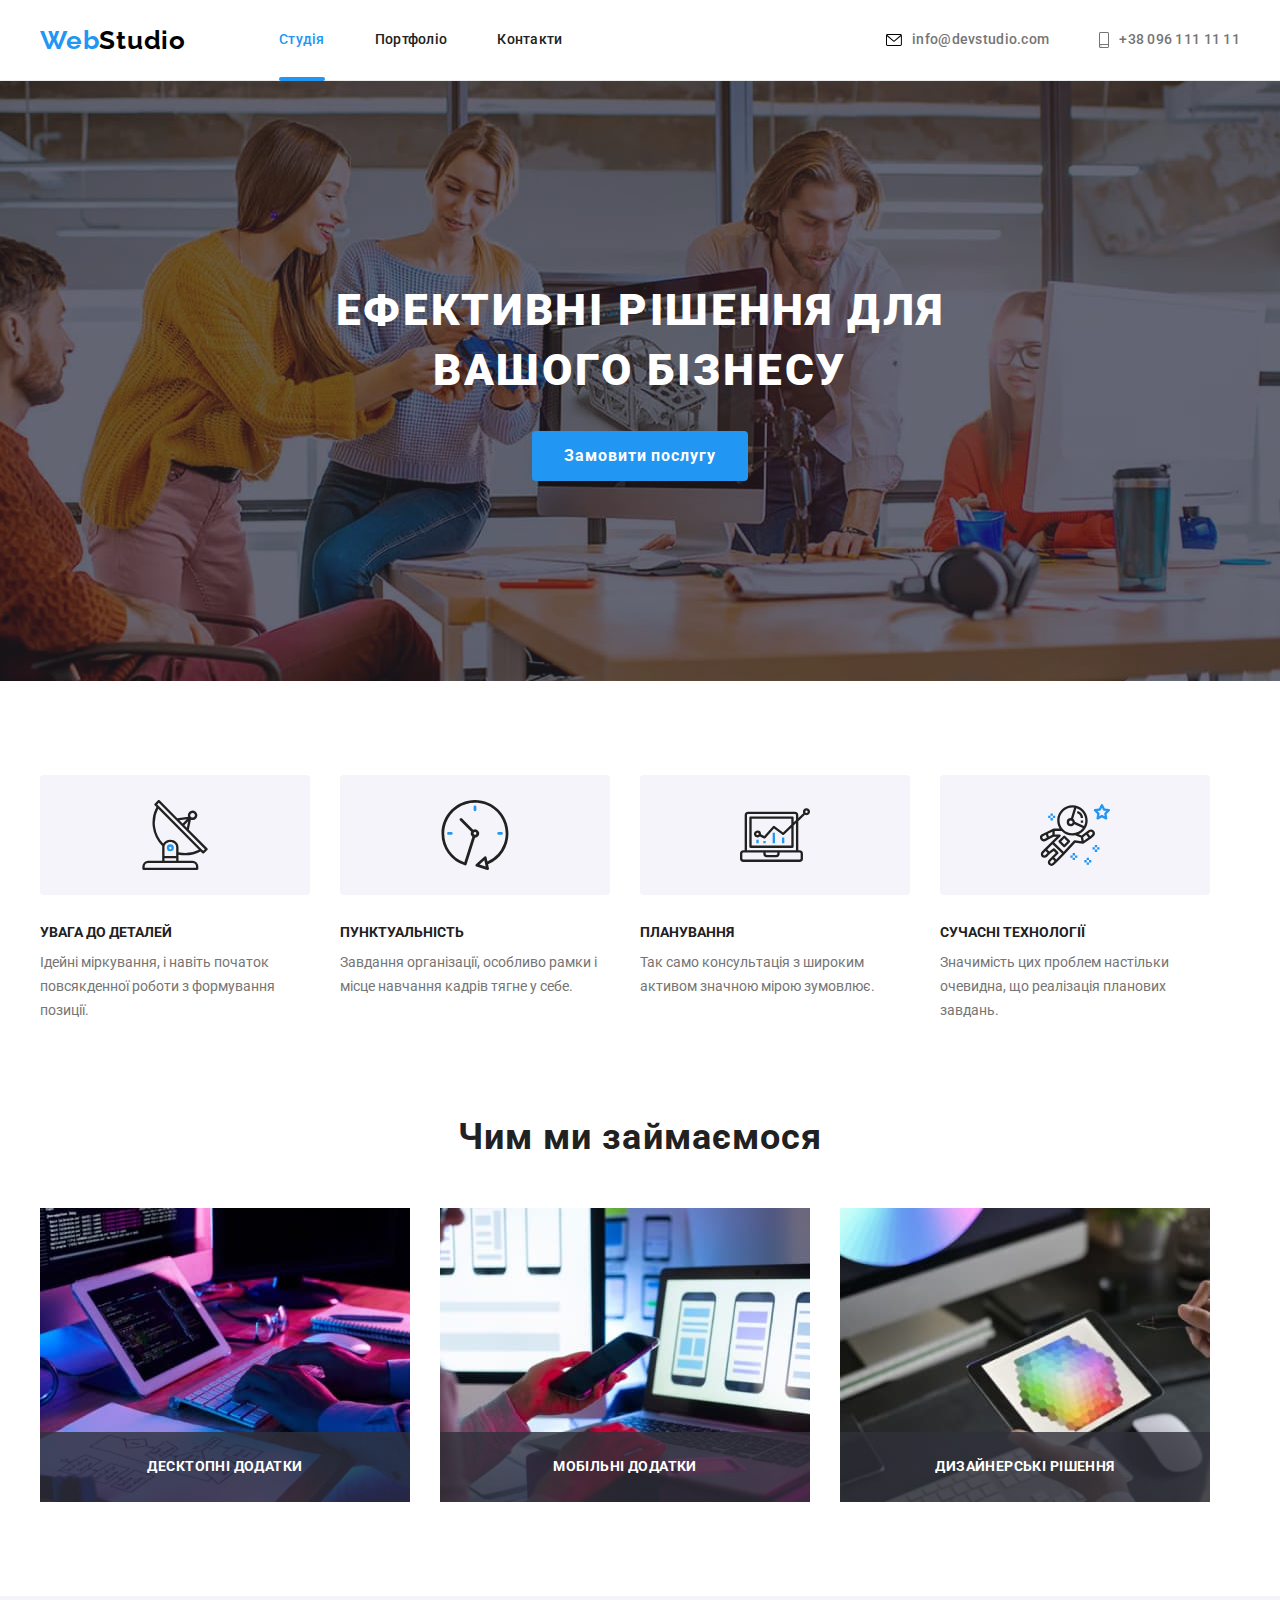
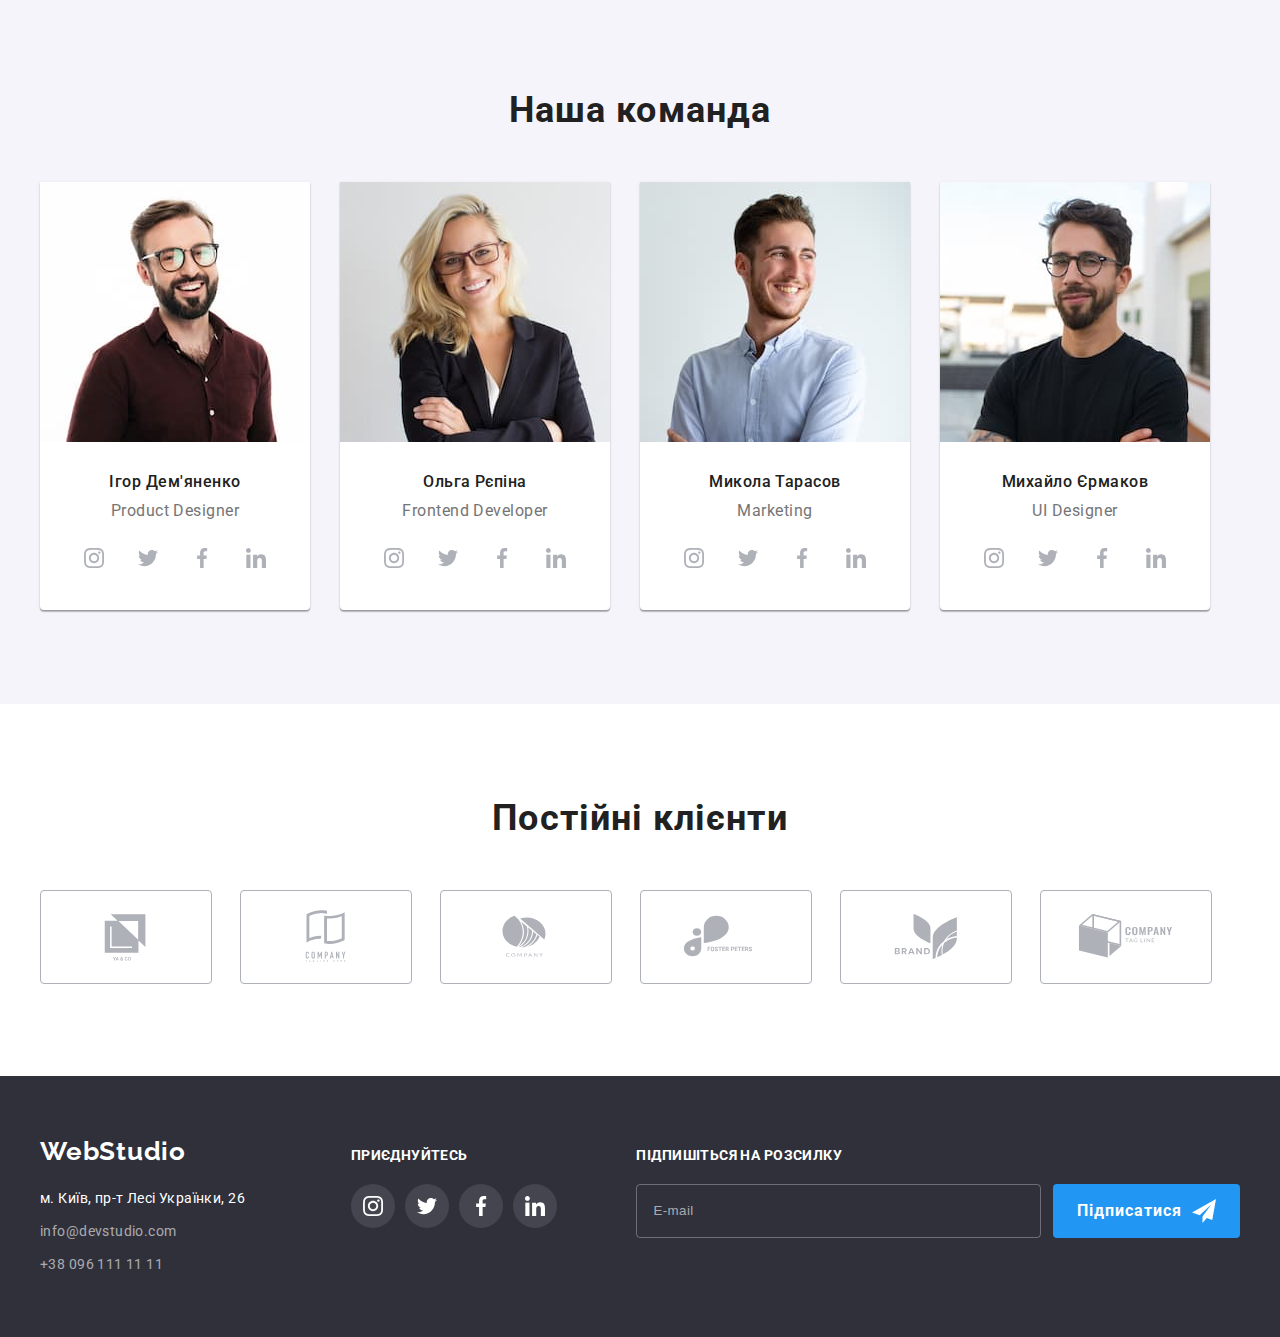
==== index.html @ cccbe5dc "files cloned" ====
<!DOCTYPE html>
<html lang="uk">
  <head>
    <meta charset="UTF-8" />
    <meta http-equiv="X-UA-Compatible" content="IE=edge" />
    <meta name="viewport" content="width=device-width, initial-scale=1.0" />
    <title>WebStudio</title>
    <link
      rel="stylesheet"
      href="https://cdnjs.cloudflare.com/ajax/libs/modern-normalize/1.1.0/modern-normalize.min.css"
      integrity="sha512-wpPYUAdjBVSE4KJnH1VR1HeZfpl1ub8YT/NKx4PuQ5NmX2tKuGu6U/JRp5y+Y8XG2tV+wKQpNHVUX03MfMFn9Q=="
      crossorigin="anonymous"
      referrerpolicy="no-referrer"
    />
    <link rel="stylesheet" href="./css/main.min.css" />
    <link rel="preconnect" href="https://fonts.googleapis.com" />
    <link rel="preconnect" href="https://fonts.gstatic.com" crossorigin />
    <link
      href="https://fonts.googleapis.com/css2?family=Raleway:wght@700&family=Roboto:wght@400;500;700;900&display=swap"
      rel="stylesheet"
    />
  </head>
  <body>
    <header class="header">
      <div class="container header__container">
        <nav class="navigation header__navigation">
          <a href="#" class="logo header__logo"
            ><span class="logo__web">Web</span>Studio</a
          >
          <ul class="menu list">
            <li><a href="#" class="menu__link active">Студія</a></li>
            <li><a href="./portfolio.html" class="menu__link">Портфоліо</a></li>
            <li><a href="#" class="menu__link">Контакти</a></li>
          </ul>
        </nav>
        <ul class="contact list">
          <li>
            <a class="contact__link" href="mailto:info@devstudio.com"
              ><svg class="contact__icon" width="16" height="12">
                <use href="./images/symbol-defs.svg#icon-envelope"></use></svg
              >info@devstudio.com</a
            >
          </li>
          <li>
            <a class="contact__link" href="tel:+380961111111"
              ><svg class="contacts__icon" width="10" height="16">
                <use href="./images/symbol-defs.svg#icon-smartphone"></use></svg
              >+38 096 111 11 11</a
            >
          </li>
        </ul>
      </div>
    </header>
    <main class="main">
      <section class="hero margin__hero">
        <div>
          <h1 class="hero-title">Ефективні рішення для вашого бізнесу</h1>
          <button class="button" type="button" data-modal-open>
            Замовити послугу
          </button>
        </div>
      </section>
      <section class="benefits">
        <div class="container">
          <h2 class="visualy-hidden">Наші переваги</h2>
          <ul class="benefits-list">
            <li class="benefits-item">
              <h3 class="benefits-title">УВАГА ДО ДЕТАЛЕЙ</h3>
              <p class="benefits-description">
                Ідейні міркування, і навіть початок повсякденної роботи з
                формування позиції.
              </p>
            </li>
            <li class="benefits-item">
              <h3 class="benefits-title">ПУНКТУАЛЬНІСТЬ</h3>
              <p class="benefits-description">
                Завдання організації, особливо рамки і місце навчання кадрів
                тягне у себе.
              </p>
            </li>
            <li class="benefits-item">
              <h3 class="benefits-title">ПЛАНУВАННЯ</h3>
              <p class="benefits-description">
                Так само консультація з широким активом значною мірою зумовлює.
              </p>
            </li>
            <li class="benefits-item">
              <h3 class="benefits-title">СУЧАСНІ ТЕХНОЛОГІЇ</h3>
              <p class="benefits-description">
                Значимість цих проблем настільки очевидна, що реалізація
                планових завдань.
              </p>
            </li>
          </ul>
        </div>
      </section>
      <section class="projects">
        <div class="container">
          <h2 class="projects-title">Чим ми займаємося</h2>
          <ul class="projects-list">
            <li class="projects-item">
              <img
                src="./images/desktop-apps.jpg"
                alt="Десктопні додатки"
                width="370"
              />
              <p class="projects-description">десктопні додатки</p>
            </li>
            <li class="projects-item">
              <img
                src="./images/mobile-apps.jpg"
                alt="Мобільні додатки"
                width="370"
              />
              <p class="projects-description">мобільні додатки</p>
            </li>
            <li class="projects-item">
              <img
                src="./images/design-solutions.jpg"
                alt="Дизайнерські рішення"
                width="370"
              />
              <p class="projects-description">дизайнерські рішення</p>
            </li>
          </ul>
        </div>
      </section>
      <section class="team">
        <div class="container">
          <h2 class="team-title">Наша команда</h2>
          <ul class="team-list">
            <li class="team-item">
              <img
                src="./images/ihor-demianenko.jpg"
                alt="Ігор Дем'яненко"
                width="270"
              />
              <div>
                <h3 class="team-member">Ігор Дем'яненко</h3>
                <p lang="en" class="team-member-description">
                  Product Designer
                </p>
                <ul class="team-soc-list">
                  <li class="team-soc-list-item">
                    <a
                      class="team-soc-link"
                      href="https://www.instagram.com/"
                      target="_blank"
                      rel="noopener noreferrer nofolow"
                      ><svg class="team-soc-icon" width="20" height="20">
                        <use
                          href="./images/symbol-defs.svg#icon-instagram"
                        ></use></svg
                    ></a>
                  </li>
                  <li class="team-soc-list-item">
                    <a
                      class="team-soc-link"
                      href="https://twitter.com/?lang=uk"
                      target="_blank"
                      rel="noopener noreferrer nofolow"
                      ><svg class="team-soc-icon" width="20" height="20">
                        <use
                          href="./images/symbol-defs.svg#icon-twitter"
                        ></use></svg
                    ></a>
                  </li>
                  <li class="team-soc-list-item">
                    <a
                      class="team-soc-link"
                      href="https://www.facebook.com/"
                      target="_blank"
                      rel="noopener noreferrer nofolow"
                      ><svg class="team-soc-icon" width="20" height="20">
                        <use
                          href="./images/symbol-defs.svg#icon-facebook"
                        ></use></svg
                    ></a>
                  </li>
                  <li class="team-soc-list-item">
                    <a
                      class="team-soc-link"
                      href="https://www.linkedin.com/"
                      target="_blank"
                      rel="noopener noreferrer nofolow"
                      ><svg class="team-soc-icon" width="20" height="20">
                        <use
                          href="./images/symbol-defs.svg#icon-linkedin"
                        ></use></svg
                    ></a>
                  </li>
                </ul>
              </div>
            </li>
            <li class="team-item">
              <img
                src="./images/olha-repina.jpg"
                alt="Ольга Рєпіна"
                width="270"
              />
              <div>
                <h3 class="team-member">Ольга Рєпіна</h3>
                <p lang="en" class="team-member-description">
                  Frontend Developer
                </p>
                <ul class="team-soc-list">
                  <li class="team-soc-list-item">
                    <a
                      class="team-soc-link"
                      href="https://www.instagram.com/"
                      target="_blank"
                      rel="noopener noreferrer nofolow"
                      ><svg class="team-soc-icon" width="20" height="20">
                        <use
                          href="./images/symbol-defs.svg#icon-instagram"
                        ></use></svg
                    ></a>
                  </li>
                  <li class="team-soc-list-item">
                    <a
                      class="team-soc-link"
                      href="https://twitter.com/?lang=uk"
                      target="_blank"
                      rel="noopener noreferrer nofolow"
                      ><svg class="team-soc-icon" width="20" height="20">
                        <use
                          href="./images/symbol-defs.svg#icon-twitter"
                        ></use></svg
                    ></a>
                  </li>
                  <li class="team-soc-list-item">
                    <a
                      class="team-soc-link"
                      href="https://www.facebook.com/"
                      target="_blank"
                      rel="noopener noreferrer nofolow"
                      ><svg class="team-soc-icon" width="20" height="20">
                        <use
                          href="./images/symbol-defs.svg#icon-facebook"
                        ></use></svg
                    ></a>
                  </li>
                  <li class="team-soc-list-item">
                    <a
                      class="team-soc-link"
                      href="https://www.linkedin.com/"
                      target="_blank"
                      rel="noopener noreferrer nofolow"
                      ><svg class="team-soc-icon" width="20" height="20">
                        <use
                          href="./images/symbol-defs.svg#icon-linkedin"
                        ></use></svg
                    ></a>
                  </li>
                </ul>
              </div>
            </li>
            <li class="team-item">
              <img
                src="./images/mykola-tarasov.jpg"
                alt="Микола Тарасов"
                width="270"
              />
              <div>
                <h3 class="team-member">Микола Тарасов</h3>
                <p lang="en" class="team-member-description">Marketing</p>
                <ul class="team-soc-list">
                  <li class="team-soc-list-item">
                    <a
                      class="team-soc-link"
                      href="https://www.instagram.com/"
                      target="_blank"
                      rel="noopener noreferrer nofolow"
                      ><svg class="team-soc-icon" width="20" height="20">
                        <use
                          href="./images/symbol-defs.svg#icon-instagram"
                        ></use></svg
                    ></a>
                  </li>
                  <li class="team-soc-list-item">
                    <a
                      class="team-soc-link"
                      href="https://twitter.com/?lang=uk"
                      target="_blank"
                      rel="noopener noreferrer nofolow"
                      ><svg class="team-soc-icon" width="20" height="20">
                        <use
                          href="./images/symbol-defs.svg#icon-twitter"
                        ></use></svg
                    ></a>
                  </li>
                  <li class="team-soc-list-item">
                    <a
                      class="team-soc-link"
                      href="https://www.facebook.com/"
                      target="_blank"
                      rel="noopener noreferrer nofolow"
                      ><svg class="team-soc-icon" width="20" height="20">
                        <use
                          href="./images/symbol-defs.svg#icon-facebook"
                        ></use></svg
                    ></a>
                  </li>
                  <li class="team-soc-list-item">
                    <a
                      class="team-soc-link"
                      href="https://www.linkedin.com/"
                      target="_blank"
                      rel="noopener noreferrer nofolow"
                      ><svg class="team-soc-icon" width="20" height="20">
                        <use
                          href="./images/symbol-defs.svg#icon-linkedin"
                        ></use></svg
                    ></a>
                  </li>
                </ul>
              </div>
            </li>
            <li class="team-item">
              <img
                src="./images/myhailo-ermakov.jpg"
                alt="Михайло Єрмаков"
                width="270"
              />
              <div>
                <h3 class="team-member">Михайло Єрмаков</h3>
                <p lang="en" class="team-member-description">UI Designer</p>
                <ul class="team-soc-list">
                  <li class="team-soc-list-item">
                    <a
                      class="team-soc-link"
                      href="https://www.instagram.com/"
                      target="_blank"
                      rel="noopener noreferrer nofolow"
                      ><svg class="team-soc-icon" width="20" height="20">
                        <use
                          href="./images/symbol-defs.svg#icon-instagram"
                        ></use></svg
                    ></a>
                  </li>
                  <li class="team-soc-list-item">
                    <a
                      class="team-soc-link"
                      href="https://twitter.com/?lang=uk"
                      target="_blank"
                      rel="noopener noreferrer nofolow"
                      ><svg class="team-soc-icon" width="20" height="20">
                        <use
                          href="./images/symbol-defs.svg#icon-twitter"
                        ></use></svg
                    ></a>
                  </li>
                  <li class="team-soc-list-item">
                    <a
                      class="team-soc-link"
                      href="https://www.facebook.com/"
                      target="_blank"
                      rel="noopener noreferrer nofolow"
                      ><svg class="team-soc-icon" width="20" height="20">
                        <use
                          href="./images/symbol-defs.svg#icon-facebook"
                        ></use></svg
                    ></a>
                  </li>
                  <li class="team-soc-list-item">
                    <a
                      class="team-soc-link"
                      href="https://www.linkedin.com/"
                      target="_blank"
                      rel="noopener noreferrer nofolow"
                      ><svg class="team-soc-icon" width="20" height="20">
                        <use
                          href="./images/symbol-defs.svg#icon-linkedin"
                        ></use></svg
                    ></a>
                  </li>
                </ul>
              </div>
            </li>
          </ul>
        </div>
      </section>
      <section class="clients">
        <div class="container">
          <h2 class="clients-title">Постійні клієнти</h2>
          <ul class="clients-list">
            <li class="clients-item">
              <a
                class="clients-link"
                href="#"
                target="_blank"
                rel="noopener noreferrer nofolow"
              >
                <svg class="clients-icon" width="106" height="60">
                  <use href="./images/symbol-defs.svg#icon-company1"></use>
                </svg>
              </a>
            </li>
            <li class="clients-item">
              <a
                class="clients-link"
                href="#"
                target="_blank"
                rel="noopener noreferrer nofolow"
              >
                <svg class="clients-icon" width="106" height="60">
                  <use href="./images/symbol-defs.svg#icon-company2"></use>
                </svg>
              </a>
            </li>
            <li class="clients-item">
              <a
                class="clients-link"
                href="#"
                target="_blank"
                rel="noopener noreferrer nofolow"
              >
                <svg class="clients-icon" width="106" height="60">
                  <use href="./images/symbol-defs.svg#icon-company3"></use>
                </svg>
              </a>
            </li>
            <li class="clients-item">
              <a
                class="clients-link"
                href="#"
                target="_blank"
                rel="noopener noreferrer nofolow"
              >
                <svg class="clients-icon" width="106" height="60">
                  <use href="./images/symbol-defs.svg#icon-company4"></use>
                </svg>
              </a>
            </li>
            <li class="clients-item">
              <a
                class="clients-link"
                href="#"
                target="_blank"
                rel="noopener noreferrer nofolow"
              >
                <svg class="clients-icon" width="106" height="60">
                  <use href="./images/symbol-defs.svg#icon-company5"></use>
                </svg>
              </a>
            </li>
            <li class="clients-item">
              <a
                class="clients-link"
                href="#"
                target="_blank"
                rel="noopener noreferrer nofolow"
              >
                <svg class="clients-icon" width="106" height="60">
                  <use href="./images/symbol-defs.svg#icon-company6"></use>
                </svg>
              </a>
            </li>
          </ul>
        </div>
      </section>
    </main>
    <footer class="footer">
      <div class="container footer__container">
        <div class="adress-section margin__adress-section">
          <a href="#" class="adress-section__logo"><span>Web</span>Studio</a>
          <address class="address">
            <ul class="address__list">
              <li class="address__item">
                <a
                  href="https://goo.gl/maps/hwoyvG3h6WkW7fARA"
                  target="_blank"
                  rel="noopener noreferrer nofolow"
                  class="address__map-link"
                >
                  м. Київ, пр-т Лесі Українки, 26
                </a>
              </li>
              <li class="address__item">
                <a href="mailto:info@devstudio.com" class="address__link"
                  >info@devstudio.com</a
                >
              </li>
              <li class="address__item">
                <a href="tel:+380961111111" class="address__link"
                  >+38 096 111 11 11</a
                >
              </li>
            </ul>
          </address>
        </div>
        <div class="soc-section margin__soc-section">
          <p class="soc-section__description">приєднуйтесь</p>
          <ul class="social social__list">
            <li class="social__item">
              <a
                class="social__link"
                href="https://www.instagram.com/"
                target="_blank"
                rel="noopener noreferrer nofolow"
                ><svg width="20" height="20">
                  <use
                    href="./images/symbol-defs.svg#icon-instagram"
                  ></use></svg
              ></a>
            </li>
            <li class="social__item">
              <a
                class="social__link"
                href="https://twitter.com/?lang=uk"
                target="_blank"
                rel="noopener noreferrer nofolow"
                ><svg width="20" height="20">
                  <use href="./images/symbol-defs.svg#icon-twitter"></use></svg
              ></a>
            </li>
            <li class="social__item">
              <a
                class="social__link"
                href="https://www.facebook.com/"
                target="_blank"
                rel="noopener noreferrer nofolow"
                ><svg width="20" height="20">
                  <use href="./images/symbol-defs.svg#icon-facebook"></use></svg
              ></a>
            </li>
            <li class="social__item">
              <a
                class="social__link"
                href="https://www.linkedin.com/"
                target="_blank"
                rel="noopener noreferrer nofolow"
                ><svg width="20" height="20">
                  <use href="./images/symbol-defs.svg#icon-linkedin"></use></svg
              ></a>
            </li>
          </ul>
        </div>
        <div class="sub-section">
          <p class="sub-section__description">Підпишіться на розсилку</p>
          <div class="sub-form position__sub-form">
            <input class="sub-form__input" type="text" placeholder="E-mail" />
            <button class="button sub-form__button">
              Підписатися
              <svg width="24" height="24">
                <use href="./images/symbol-defs.svg#icon-plain"></use>
              </svg>
            </button>
          </div>
        </div>
      </div>
    </footer>
    <div class="backdrop is-hidden" data-modal>
      <div class="modal-window">
        <button class="close-modal" type="button" data-modal-close>
          <svg class="close-icon" width="18" height="18">
            <use href="./images/symbol-defs.svg#icon-close"></use>
          </svg>
        </button>
        <p class="modal-title">Залиште свої дані, ми вам передзвонимо</p>
        <form class="modal-form">
          <div class="modal-field">
            <label class="modal-lable" for="user-name">Ім'я</label>
            <div class="input-wrap">
              <input
                class="modal-input"
                type="text"
                name="user-name"
                id="user-name"
              />
              <svg class="modal-icon" width="18" height="18">
                <use href="./images/symbol-defs.svg#icon-user"></use>
              </svg>
            </div>
          </div>
          <div class="modal-field">
            <label class="modal-lable" for="user-tel">Телефон</label>
            <div class="input-wrap">
              <input
                class="modal-input"
                type="text"
                name="user-tel"
                id="user-tel"
              />
              <svg class="modal-icon" width="18" height="18">
                <use href="./images/symbol-defs.svg#icon-phone"></use>
              </svg>
            </div>
          </div>
          <div class="modal-field">
            <label class="modal-lable" for="user-email">Пошта</label>
            <div class="input-wrap">
              <input
                class="modal-input"
                type="text"
                name="user-email"
                id="user-email"
              />
              <svg class="modal-icon" width="18" height="18">
                <use href="./images/symbol-defs.svg#icon-email"></use>
              </svg>
            </div>
          </div>
          <div class="modal-textarea-wrap">
            <label class="modal-lable" for="user-comments">Коментар</label>
            <textarea
              class="modal-textarea"
              name="user-comments"
              placeholder="Введіть текст"
              id="user-comments"
            ></textarea>
          </div>
          <div class="modal-conditions-wrap">
            <input
              class="input-check visualy-hidden"
              type="checkbox"
              name="conditions"
              id="conditions"
            />
            <label class="form-conditions" for="conditions">
              <span>
                <svg width="16" height="15">
                  <use href="./images/symbol-defs.svg#icon-checkbox"></use>
                </svg>
              </span>
              Погоджуюся з розсилкою та приймаю
            </label>
            <a class="form-conditions-link" href="#">Умови договору</a>
          </div>
          <div class="modal-button-wrap">
            <button class="button modal" type="submit">Відправити</button>
          </div>
        </form>
      </div>
    </div>
    <script src="./js/modal.js"></script>
  </body>
</html>
---- css/main.min.css ----
:root{--title-text-color: #212121;--paragraph-text-color: #757575;--secondary-text-color: #ffffff;--accent-color: #2196f3;--hover-focus-color: #188ce8;--background-main-color: #ffffff;--background-footer-color: #2f303a;--background-secondary-color: #f5f4fa;--border-item-color: #eeeeee;--secondary-icon-color: #afb1b8;--main-font: "Roboto"}p,h1,h2,h3,h4,h5,h6{margin:0}ul,ol{margin:0;padding-left:0}address{font-style:normal}img{display:block;max-width:100%;height:auto}body{margin:0;background:var(--background-main-color);color:var(--title-text-color);font-family:var(--main-font),sans-serif}.container{margin:0 auto;width:1200px;padding-left:15px;padding-right:15px}.list{display:flex;align-items:center;list-style:none}.button{padding:10px 32px;border-radius:4px;border:0px;font-family:inherit;font-weight:700;font-size:16px;line-height:1.88;letter-spacing:.06em;color:var(--secondary-text-color);background-color:var(--accent-color);cursor:pointer;transition-property:background-color;transition-duration:250ms;transition-timing-function:cubic-bezier(0.4, 0, 0.2, 1)}.button:hover,.button:focus{background-color:var(--hover-focus-color)}.button-secondary{padding:6px 25px;border-radius:4px;border:0px;font-family:inherit;font-weight:500;font-size:16px;line-height:1.62;color:var(--title-text-color);background-color:var(--background-secondary-color);cursor:pointer;outline:none;transition-property:color,background-color,box-shadow;transition-duration:250ms;transition-timing-function:cubic-bezier(0.4, 0, 0.2, 1)}.button-secondary:hover,.button-secondary:focus{color:var(--secondary-text-color);background-color:var(--accent-color);box-shadow:0px 3px 1px rgba(0,0,0,.1),0px 1px 2px rgba(0,0,0,.08),0px 2px 2px rgba(0,0,0,.12)}.modal{padding:10px 52px}.sub-form__button{padding:10px 24px;display:flex;align-items:center;gap:10px;fill:var(--background-main-color)}.backdrop{width:100%;height:100%;background-color:rgba(0,0,0,.2);position:fixed;top:0;transition-property:opacity,visibility;transition-duration:250ms;transition-timing-function:cubic-bezier(0.4, 0, 0.2, 1)}.modal-window{width:528px;min-height:581px;background-color:var(--background-main-color);border-radius:4px;position:absolute;top:50%;left:50%;padding:40px;transform:translate(-50%, -50%) scale(1);transition-property:transform,border-radius;transition-duration:250ms;transition-timing-function:cubic-bezier(0.4, 0, 0.2, 1)}.backdrop.is-hidden .modal-window{transform:translate(-50%, -50%) scale(0);border-radius:50%}.close-modal{width:30px;height:30px;border-radius:50%;border:1px solid rgba(0,0,0,.1);background-color:rgba(0,0,0,0);cursor:pointer;display:flex;align-items:center;justify-content:center;position:absolute;right:8px;top:8px;outline:0;transition-property:background-color,fill;transition-duration:250ms;transition-timing-function:cubic-bezier(0.4, 0, 0.2, 1)}.close-modal:hover,.close-modal:focus{background-color:var(--accent-color);fill:var(--background-main-color)}.is-hidden{opacity:0;visibility:hidden;pointer-events:none}.modal-title{font-weight:700;font-size:20px;line-height:1.15;text-align:center;letter-spacing:.03em;margin-bottom:12px}.modal-input{width:100%;height:40px;padding-left:42px;border:1px solid rgba(33,33,33,.2);border-radius:4px;font-size:12px;line-height:14px;letter-spacing:1.16;outline:rgba(0,0,0,0);transition-property:border-color;transition-duration:250ms;transition-timing-function:cubic-bezier(0.4, 0, 0.2, 1)}.modal-input:focus,.modal-input:hover{border-color:var(--accent-color)}.modal-icon{position:absolute;left:12px;top:50%;transform:translateY(-50%)}.modal-input:focus+.modal-icon,.modal-input:hover+.modal-icon{fill:var(--accent-color)}.modal-textarea{width:100%;height:120px;padding:12px 16px;border:1px solid rgba(33,33,33,.2);border-radius:4px;resize:none;font-size:12px;line-height:14px;letter-spacing:1.16;outline:rgba(0,0,0,0);transition-property:border-color;transition-duration:250ms;transition-timing-function:cubic-bezier(0.4, 0, 0.2, 1)}.modal-textarea:focus,.modal-textarea:hover{border-color:var(--accent-color)}.modal-textarea::-moz-placeholder{font-size:12px;line-height:14px;letter-spacing:1.16;color:rgba(117,117,117,.5)}.modal-textarea:-ms-input-placeholder{font-size:12px;line-height:14px;letter-spacing:1.16;color:rgba(117,117,117,.5)}.modal-textarea::placeholder{font-size:12px;line-height:14px;letter-spacing:1.16;color:rgba(117,117,117,.5)}.modal-textarea-wrap{margin-bottom:20px}.modal-lable{font-size:12px;line-height:1.16;letter-spacing:.01em;color:var(--paragraph-text-color)}.modal-field{margin-bottom:10px}.input-wrap{position:relative;display:flex;align-items:center}.modal-conditions-wrap{display:flex;margin-bottom:30px;align-items:center;justify-content:center}.form-conditions{font-size:14px;line-height:1.71;letter-spacing:.03em;color:var(--paragraph-text-color);display:flex;align-items:center;gap:8px}.form-conditions span{width:16px;height:15px;border:2px solid var(--title-text-color);border-radius:2px;display:flex;align-items:center;justify-content:center;fill:rgba(0,0,0,0)}.input-check:checked+.form-conditions span{fill:var(--background-main-color);background-color:var(--accent-color);border-color:rgba(0,0,0,0)}.input-check:focus+.form-conditions span{border-color:var(--accent-color)}.form-conditions-link{font-size:14px;line-height:1.71;letter-spacing:.03em;color:var(--accent-color);margin-left:5px}.modal-button-wrap{text-align:center}.header{background:var(--background-main-color);border-bottom:1px solid #ececec}.header__container{display:flex;justify-content:space-between}.header__navigation{display:flex;align-items:center}.logo{font-family:"Raleway";font-weight:700;font-size:26px;line-height:1.19;text-decoration:none;letter-spacing:.03em;color:#000}.header__logo{margin-right:93px}.logo__web{color:var(--accent-color)}.menu{gap:50px}.menu__link{display:block;padding-top:32px;padding-bottom:32px;font-weight:500;font-size:14px;line-height:1.14;letter-spacing:.02em;text-decoration:none;color:var(--title-text-color);outline:0;position:relative;transition-property:color;transition-duration:250ms;transition-timing-function:cubic-bezier(0.4, 0, 0.2, 1)}.menu__link:hover,.menu__link:focus{color:var(--accent-color)}.menu__link::before{content:"";width:100%;height:4px;border-radius:2px;background-color:var(--accent-color);position:absolute;bottom:-1px;transform:scaleX(0);opacity:0;transition-property:transform,opacity;transition-duration:250ms;transition-timing-function:cubic-bezier(0.4, 0, 0.2, 1)}.menu__link:hover::before,.menu__link:focus::before{transform:scaleX(1);opacity:1}.menu__link.active{color:var(--accent-color)}.active::before{transform:scaleX(1);opacity:1}.contact{gap:50px}.contact__link{display:flex;align-items:center;gap:10px;padding-top:32px;padding-bottom:32px;font-weight:500;font-size:14px;line-height:1.14;letter-spacing:.02em;color:var(--paragraph-text-color);text-decoration:none;outline:0;transition-property:color;transition-duration:250ms;transition-timing-function:cubic-bezier(0.4, 0, 0.2, 1)}.contact__link:hover,.contact__link:focus{color:var(--accent-color)}.contacts__icon{fill:currentColor;transition-property:fill;transition-duration:250ms;transition-timing-function:cubic-bezier(0.4, 0, 0.2, 1)}.hero{padding-top:200px;padding-bottom:200px;text-align:center;background-color:var(--background-footer-color);background-image:linear-gradient(rgba(47, 48, 58, 0.4), rgba(47, 48, 58, 0.4)),url(../images/hero-background.jpg);background-repeat:no-repeat;background-position:center;background-size:cover;max-width:1600px}.margin__hero{margin:0 auto}.hero-title{margin-bottom:30px;margin-left:auto;margin-right:auto;width:696px;font-weight:900;font-size:44px;line-height:1.36;letter-spacing:.06em;text-transform:uppercase;color:var(--secondary-text-color)}.benefits{padding-top:94px;padding-bottom:94px}.visualy-hidden{position:absolute;white-space:nowrap;width:1px;height:1px;overflow:hidden;border:0;padding:0;clip:rect(0 0 0 0);-webkit-clip-path:inset(50%);clip-path:inset(50%);margin:-1px}.benefits-list{display:flex;gap:30px;list-style:none}.benefits-item{width:270px}.benefits-item:nth-child(1)::before{content:"";display:block;width:270px;height:120px;border-radius:4px;background-image:url(../images/sputnik.svg);background-color:var(--background-secondary-color);background-repeat:no-repeat;background-position:center;margin-bottom:30px}.benefits-item:nth-child(2)::before{content:"";display:block;width:270px;height:120px;border-radius:4px;background-image:url(../images/clock.svg);background-color:var(--background-secondary-color);background-repeat:no-repeat;background-position:center;margin-bottom:30px}.benefits-item:nth-child(3)::before{content:"";display:block;width:270px;height:120px;border-radius:4px;background-image:url(../images/diagram.svg);background-color:var(--background-secondary-color);background-repeat:no-repeat;background-position:center;margin-bottom:30px}.benefits-item:nth-child(4)::before{content:"";display:block;width:270px;height:120px;border-radius:4px;background-image:url(../images/astronaut.svg);background-color:var(--background-secondary-color);background-repeat:no-repeat;background-position:center;margin-bottom:30px}.benefits-title{margin-bottom:10px;font-weight:700;font-size:14px;line-height:1.14;text-transform:uppercase}.benefits-description{font-size:14px;line-height:1.71;color:var(--paragraph-text-color)}.projects{padding-top:0px;padding-bottom:94px}.projects-title{margin-bottom:50px;font-weight:700;font-size:36px;line-height:1.16;text-align:center;letter-spacing:.03em}.projects-list{display:flex;gap:30px;list-style:none}.projects-item{position:relative}.projects-description{font-weight:700;font-size:14px;line-height:1.14;letter-spacing:.03em;text-align:center;text-transform:uppercase;color:var(--secondary-text-color);position:absolute;bottom:0;width:100%;height:70px;display:flex;align-items:center;justify-content:center;background-image:linear-gradient(rgba(47, 48, 58, 0.8), rgba(47, 48, 58, 0.8))}.team{padding-top:94px;padding-bottom:94px;background-color:var(--background-secondary-color)}.team-title{margin-bottom:50px;font-weight:700;font-size:36px;line-height:1.16;text-align:center;letter-spacing:.03em}.team-list{display:flex;gap:30px;list-style:none}.team-item{border-radius:0px 0px 4px 4px;box-shadow:0px 1px 3px rgba(0,0,0,.12),0px 1px 1px rgba(0,0,0,.14),0px 2px 1px rgba(0,0,0,.2);text-align:center;width:270px;background-color:var(--background-main-color)}.team-item>div{padding-top:30px;padding-bottom:30px}.team-member{margin-bottom:10px;font-weight:500;font-size:16px;line-height:1.19;letter-spacing:.03em}.team-member-description{line-height:1.19;letter-spacing:.03em;margin-bottom:16px;color:var(--paragraph-text-color)}.team-soc-list{display:flex;justify-content:center;gap:10px;list-style:none}.team-soc-list-item{width:44px;height:44px}.team-soc-link{width:100%;height:100%;display:flex;justify-content:center;align-items:center;border-radius:50%;fill:var(--secondary-icon-color);outline:0;transition-property:fill,background-color;transition-duration:250ms;transition-timing-function:cubic-bezier(0.4, 0, 0.2, 1)}.team-soc-link:focus,.team-soc-link:hover{background-color:var(--accent-color);fill:#fff}.clients{padding-top:94px;padding-bottom:94px}.clients-title{margin-bottom:50px;font-weight:700;font-size:36px;line-height:1.16;text-align:center;letter-spacing:.03em}.clients-list{display:flex;gap:30px;list-style:none}.clients-item{width:170px;height:92px}.clients-link{display:flex;width:100%;height:100%;border:1px solid var(--secondary-icon-color);border-radius:4px;align-items:center;justify-content:center;transition-property:border;transition-duration:250ms;transition-timing-function:cubic-bezier(0.4, 0, 0.2, 1);outline:0}.clients-link:hover,.clients-link:focus{border:1px solid var(--hover-focus-color)}.clients-icon{fill:var(--secondary-icon-color);transition-property:fill;transition-duration:250ms;transition-timing-function:cubic-bezier(0.4, 0, 0.2, 1)}.clients-link:hover .clients-icon,.clients-link:focus .clients-icon{fill:var(--hover-focus-color)}.footer{padding:60px 0px;background-color:var(--background-footer-color)}.footer__container{display:flex;align-items:baseline}.margin__adress-section{margin-right:auto}.adress-section__logo{display:inline-block;margin-bottom:20px;font-family:"Raleway";font-weight:700;font-size:26px;line-height:1.19;text-decoration:none;letter-spacing:.03em;color:var(--secondary-text-color)}.address{width:231px;font-style:normal}.address__list{list-style:none}.address__item:not(:last-child){margin-bottom:9px}.address__map-link{font-size:14px;line-height:1.71;letter-spacing:.03em;color:var(--secondary-text-color);text-decoration:none;transition-property:color;transition-duration:250ms;transition-timing-function:cubic-bezier(0.4, 0, 0.2, 1)}.address__map-link:hover,.address__map-link:focus{color:var(--accent-color)}.address__link{font-size:14px;line-height:1.71;letter-spacing:.03em;color:rgba(255,255,255,.6);text-decoration:none;transition-property:color;transition-duration:250ms;transition-timing-function:cubic-bezier(0.4, 0, 0.2, 1)}.address__link:hover,.address__link:focus{color:var(--accent-color)}.margin__soc-section{margin-right:auto}.soc-section__description{margin-bottom:20px;font-weight:700;font-size:14px;line-height:1.14;letter-spacing:.03em;text-transform:uppercase;color:var(--secondary-text-color)}.social__list{display:flex;gap:10px;list-style:none}.social__item{width:44px;height:44px}.social__link{display:flex;justify-content:center;align-items:center;border-radius:50%;background-color:rgba(255,255,255,.1);width:100%;height:100%;fill:#fff;outline:0;transition-property:background-color;transition-duration:250ms;transition-timing-function:cubic-bezier(0.4, 0, 0.2, 1)}.social__link:hover,.social__link:focus{background-color:var(--hover-focus-color);border-radius:50%}.sub-section__description{margin-bottom:20px;font-weight:700;font-size:14px;line-height:1.14;letter-spacing:.03em;text-transform:uppercase;color:var(--secondary-text-color)}.position__sub-form{display:flex;gap:12px}.sub-form__input{color:var(--secondary-text-color);line-height:1.25;letter-spacing:.03em;width:385px;height:50px;border:1px solid rgba(255,255,255,.3);border-radius:4px;background-color:rgba(0,0,0,0);padding-left:16px;outline:none;transition-property:border-color;transition-duration:250ms;transition-timing-function:cubic-bezier(0.4, 0, 0.2, 1)}.sub-form__input::-moz-placeholder{line-height:1.25;letter-spacing:.03em;color:rgba(255,255,255,.6)}.sub-form__input:-ms-input-placeholder{line-height:1.25;letter-spacing:.03em;color:rgba(255,255,255,.6)}.sub-form__input::placeholder{line-height:1.25;letter-spacing:.03em;color:rgba(255,255,255,.6)}.sub-form__input:hover,.sub-form__input:focus{border-color:var(--accent-color)}.portfolio{padding-top:94px;padding-bottom:94px}.filter-buttons{display:flex;gap:8px;justify-content:center;text-align:center;margin-bottom:50px;list-style:none}.portfolio-list{display:flex;flex-wrap:wrap;gap:30px;list-style:none}.portfolio-item{width:370px}.portfolio-link{display:block;text-decoration:none;outline:0;transition-property:box-shadow;transition-duration:250ms;transition-timing-function:cubic-bezier(0.4, 0, 0.2, 1)}.portfolio-link:hover,.portfolio-link:focus{box-shadow:0px 1px 1px rgba(0,0,0,.12),0px 4px 4px rgba(0,0,0,.06),1px 4px 6px rgba(0,0,0,.16)}.portfolio-link:hover .overlay,.portfolio-link:focus .overlay{transform:translate(0)}.portfolio-item-border{padding:20px 24px;border-right:1px solid var(--border-item-color);border-bottom:1px solid var(--border-item-color);border-left:1px solid var(--border-item-color)}.portfolio-title{margin-bottom:4px;font-size:18px;line-height:2;letter-spacing:.06em;color:var(--title-text-color)}.portfolio-description{line-height:1.88;letter-spacing:.03em;color:var(--paragraph-text-color)}.portfolio-animation-box{position:relative;overflow:hidden}.overlay{display:flex;position:absolute;top:0;height:100%;padding:63px 24px;overflow:auto;font-size:18px;line-height:1.56;letter-spacing:.03em;color:var(--secondary-text-color);background-color:rgba(33,150,243,.9);transform:translateY(101%);transition-property:transform;transition-duration:250ms;transition-timing-function:cubic-bezier(0.4, 0, 0.2, 1)}/*# sourceMappingURL=main.min.css.map */
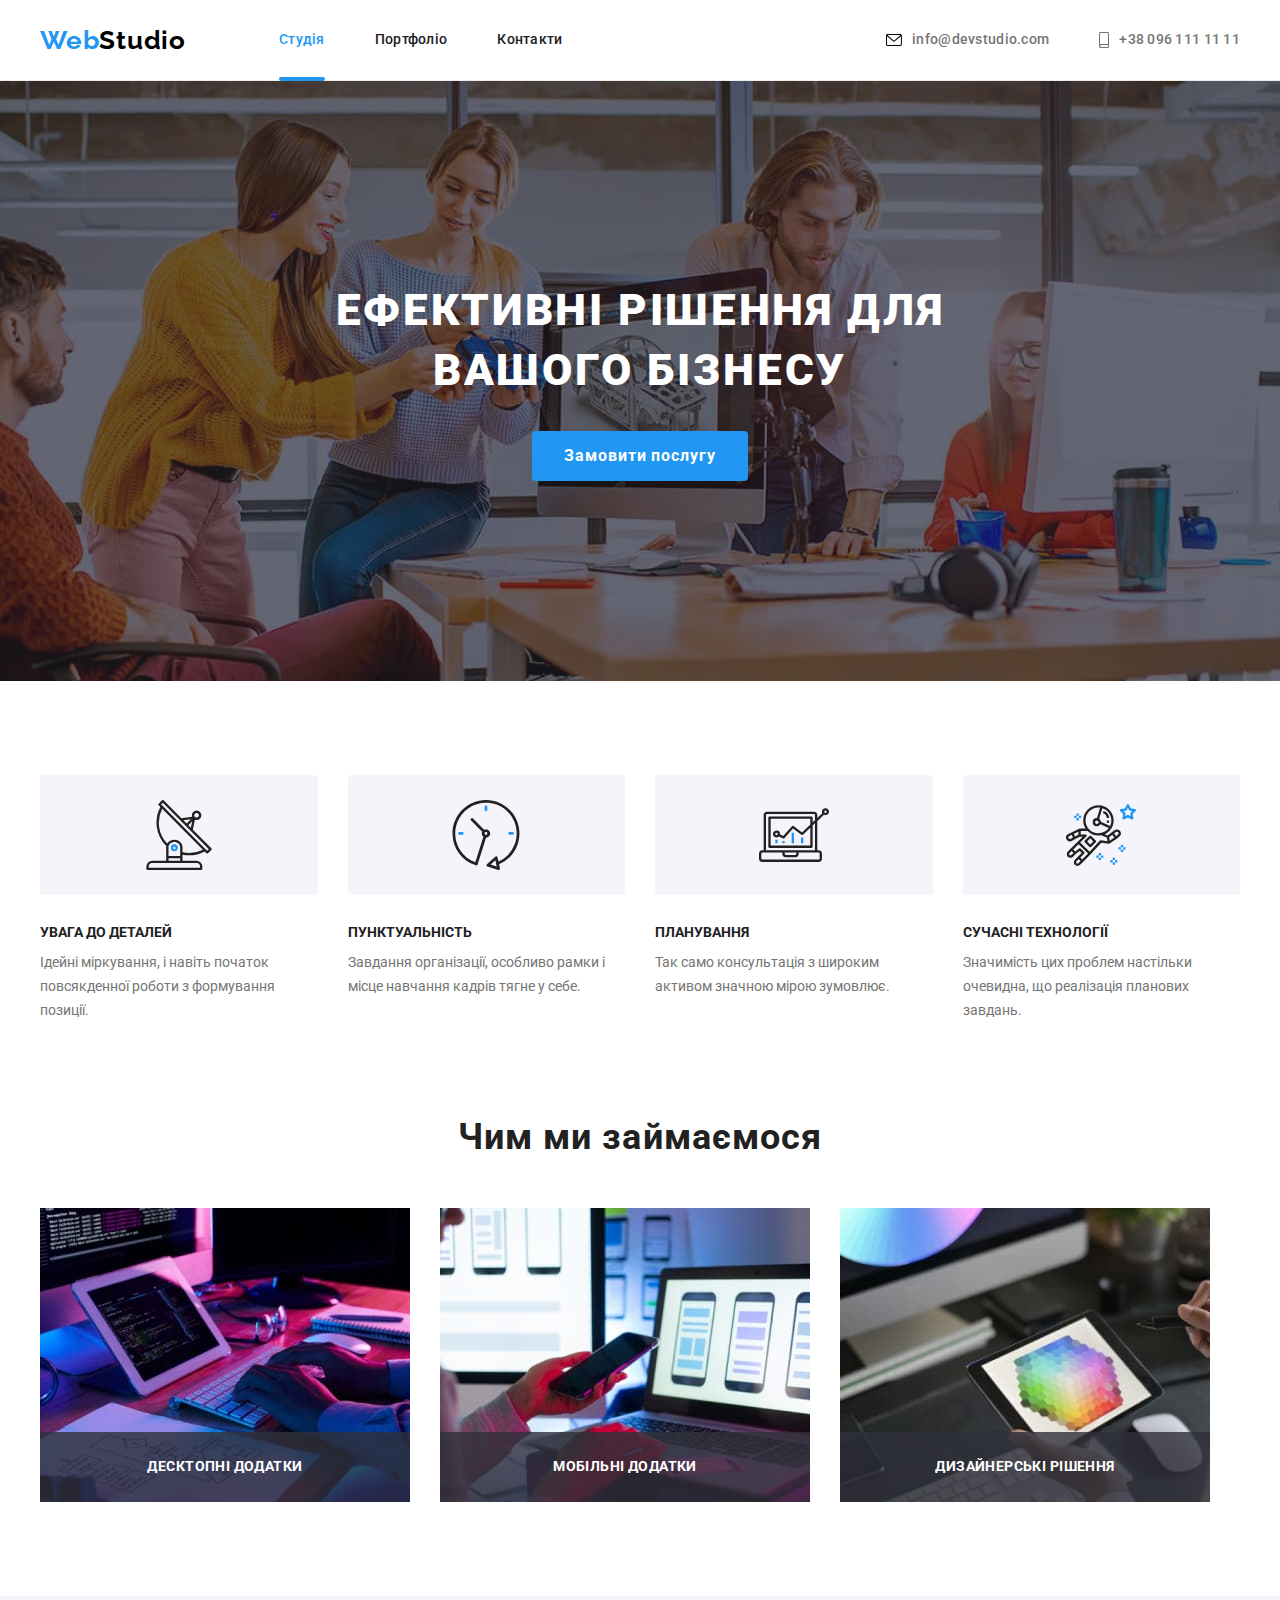
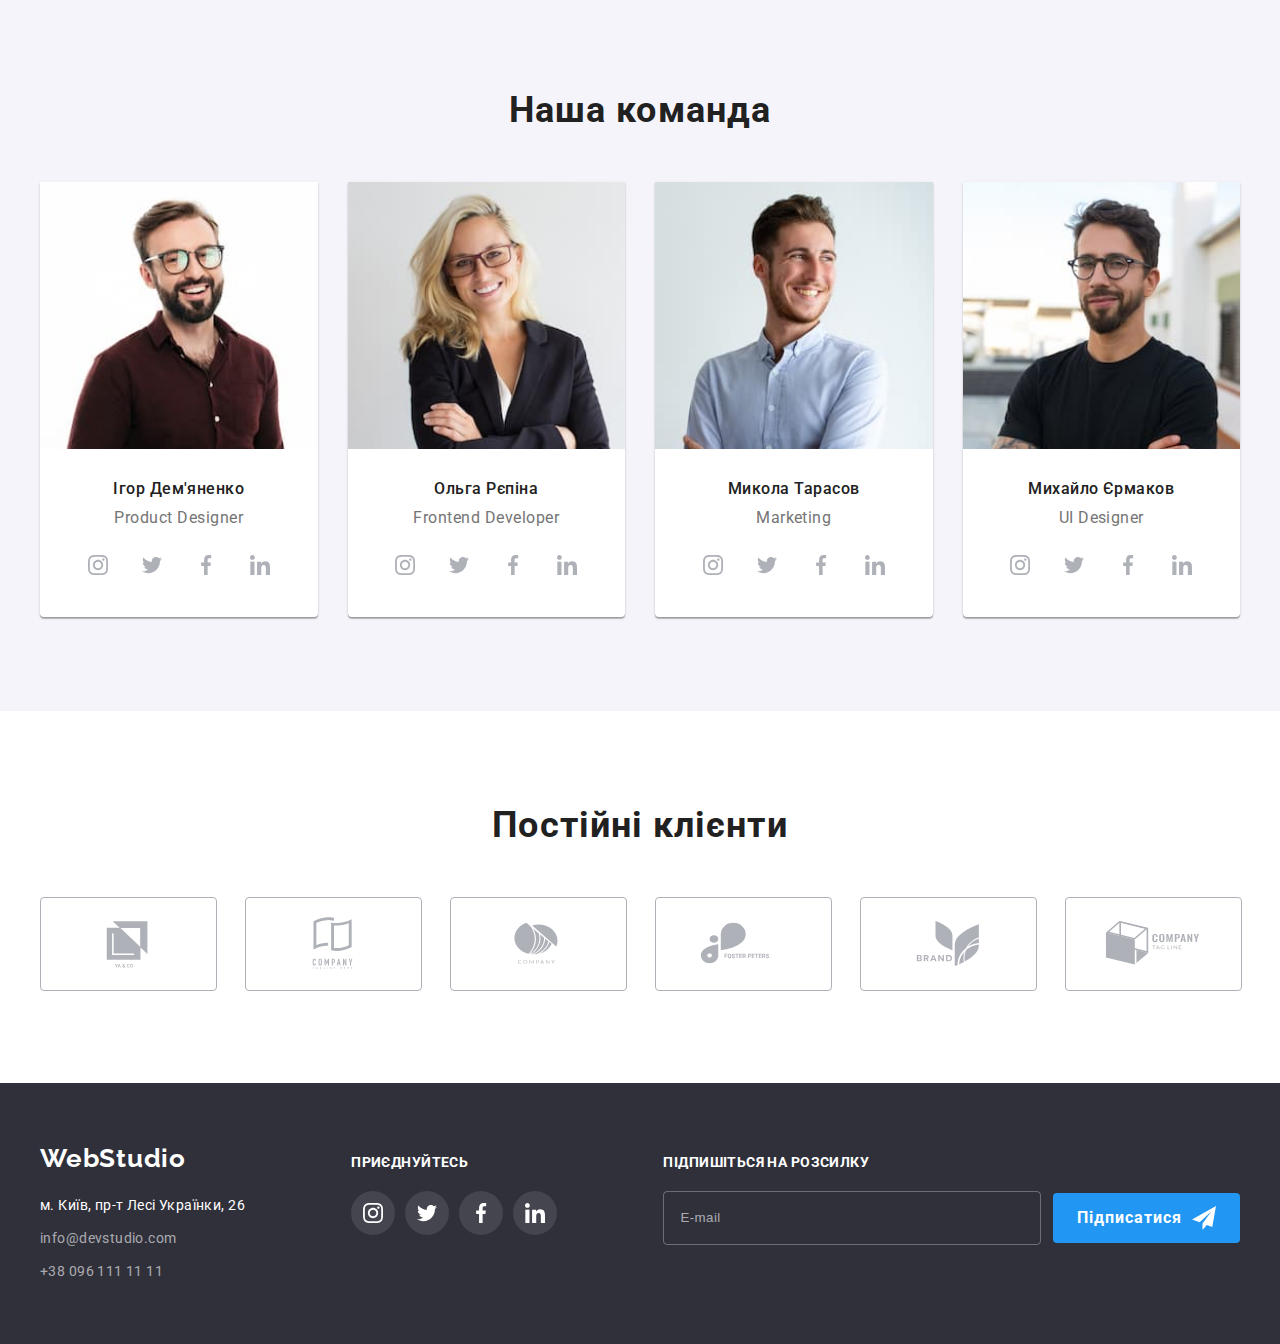
==== commit 96c3aa89: "menu added" ====
--- a/index.html
+++ b/index.html
@@ -49,6 +49,85 @@
             >
           </li>
         </ul>
+        <button class="menu-open" type="button" data-menu-open>
+          <svg width="24" height="17">
+            <use href="./images/symbol-defs.svg#icon-burger"></use>
+          </svg>
+        </button>
+      </div>
+      <div class="mob-menu is-hidden" data-menu>
+        <div class="container">
+          <div class="mob-menu-top">
+            <button class="menu-close" type="button" data-menu-close>
+              <svg width="19" height="19">
+                <use href="./images/symbol-defs.svg#icon-menu-close"></use>
+              </svg>
+            </button>
+            <ul class="mob-menu-list list">
+              <li><a href="#" class="mob-menu-list__link active">Студія</a></li>
+              <li>
+                <a href="./portfolio.html" class="mob-menu-list__link"
+                  >Портфоліо</a
+                >
+              </li>
+              <li><a href="#" class="mob-menu-list__link">Контакти</a></li>
+            </ul>
+          </div>
+          <div class="mob-menu-bottom">
+            <ul class="mob-menu-contact list">
+              <li>
+                <a class="mob-menu-contact__tel" href="tel:+380961111111"
+                  >+38 096 111 11 11</a
+                >
+              </li>
+              <li>
+                <a
+                  class="mob-menu-contact__mail"
+                  href="mailto:info@devstudio.com"
+                  >info@devstudio.com</a
+                >
+              </li>
+            </ul>
+            <ul class="mob-menu-soc-list list">
+              <li class="mob-menu-soc-item">
+                <a
+                  class="mob-menu-soc-link"
+                  href="https://www.instagram.com/"
+                  target="_blank"
+                  rel="noopener noreferrer nofolow"
+                  >Instagram</a
+                >
+              </li>
+              <li class="mob-menu-soc-item">
+                <a
+                  class="mob-menu-soc-link"
+                  href="https://twitter.com/?lang=uk"
+                  target="_blank"
+                  rel="noopener noreferrer nofolow"
+                  >Twitter</a
+                >
+              </li>
+              <li class="mob-menu-soc-item">
+                <a
+                  class="mob-menu-soc-link"
+                  href="https://www.facebook.com/"
+                  target="_blank"
+                  rel="noopener noreferrer nofolow"
+                  >Facebook</a
+                >
+              </li>
+              <li class="mob-menu-soc-item">
+                <a
+                  class="mob-menu-soc-link"
+                  href="https://www.linkedin.com/"
+                  target="_blank"
+                  rel="noopener noreferrer nofolow"
+                  >LinkedIn</a
+                >
+              </li>
+            </ul>
+          </div>
+        </div>
       </div>
     </header>
     <main class="main">
@@ -634,5 +713,6 @@
       </div>
     </div>
     <script src="./js/modal.js"></script>
+    <script src="./js/menu.js"></script>
   </body>
 </html>
--- a/css/main.min.css
+++ b/css/main.min.css
@@ -1 +1 @@
-:root{--title-text-color: #212121;--paragraph-text-color: #757575;--secondary-text-color: #ffffff;--accent-color: #2196f3;--hover-focus-color: #188ce8;--background-main-color: #ffffff;--background-footer-color: #2f303a;--background-secondary-color: #f5f4fa;--border-item-color: #eeeeee;--secondary-icon-color: #afb1b8;--main-font: "Roboto"}p,h1,h2,h3,h4,h5,h6{margin:0}ul,ol{margin:0;padding-left:0}address{font-style:normal}img{display:block;max-width:100%;height:auto}body{margin:0;background:var(--background-main-color);color:var(--title-text-color);font-family:var(--main-font),sans-serif}.container{margin:0 auto;width:1200px;padding-left:15px;padding-right:15px}.list{display:flex;align-items:center;list-style:none}.button{padding:10px 32px;border-radius:4px;border:0px;font-family:inherit;font-weight:700;font-size:16px;line-height:1.88;letter-spacing:.06em;color:var(--secondary-text-color);background-color:var(--accent-color);cursor:pointer;transition-property:background-color;transition-duration:250ms;transition-timing-function:cubic-bezier(0.4, 0, 0.2, 1)}.button:hover,.button:focus{background-color:var(--hover-focus-color)}.button-secondary{padding:6px 25px;border-radius:4px;border:0px;font-family:inherit;font-weight:500;font-size:16px;line-height:1.62;color:var(--title-text-color);background-color:var(--background-secondary-color);cursor:pointer;outline:none;transition-property:color,background-color,box-shadow;transition-duration:250ms;transition-timing-function:cubic-bezier(0.4, 0, 0.2, 1)}.button-secondary:hover,.button-secondary:focus{color:var(--secondary-text-color);background-color:var(--accent-color);box-shadow:0px 3px 1px rgba(0,0,0,.1),0px 1px 2px rgba(0,0,0,.08),0px 2px 2px rgba(0,0,0,.12)}.modal{padding:10px 52px}.sub-form__button{padding:10px 24px;display:flex;align-items:center;gap:10px;fill:var(--background-main-color)}.backdrop{width:100%;height:100%;background-color:rgba(0,0,0,.2);position:fixed;top:0;transition-property:opacity,visibility;transition-duration:250ms;transition-timing-function:cubic-bezier(0.4, 0, 0.2, 1)}.modal-window{width:528px;min-height:581px;background-color:var(--background-main-color);border-radius:4px;position:absolute;top:50%;left:50%;padding:40px;transform:translate(-50%, -50%) scale(1);transition-property:transform,border-radius;transition-duration:250ms;transition-timing-function:cubic-bezier(0.4, 0, 0.2, 1)}.backdrop.is-hidden .modal-window{transform:translate(-50%, -50%) scale(0);border-radius:50%}.close-modal{width:30px;height:30px;border-radius:50%;border:1px solid rgba(0,0,0,.1);background-color:rgba(0,0,0,0);cursor:pointer;display:flex;align-items:center;justify-content:center;position:absolute;right:8px;top:8px;outline:0;transition-property:background-color,fill;transition-duration:250ms;transition-timing-function:cubic-bezier(0.4, 0, 0.2, 1)}.close-modal:hover,.close-modal:focus{background-color:var(--accent-color);fill:var(--background-main-color)}.is-hidden{opacity:0;visibility:hidden;pointer-events:none}.modal-title{font-weight:700;font-size:20px;line-height:1.15;text-align:center;letter-spacing:.03em;margin-bottom:12px}.modal-input{width:100%;height:40px;padding-left:42px;border:1px solid rgba(33,33,33,.2);border-radius:4px;font-size:12px;line-height:14px;letter-spacing:1.16;outline:rgba(0,0,0,0);transition-property:border-color;transition-duration:250ms;transition-timing-function:cubic-bezier(0.4, 0, 0.2, 1)}.modal-input:focus,.modal-input:hover{border-color:var(--accent-color)}.modal-icon{position:absolute;left:12px;top:50%;transform:translateY(-50%)}.modal-input:focus+.modal-icon,.modal-input:hover+.modal-icon{fill:var(--accent-color)}.modal-textarea{width:100%;height:120px;padding:12px 16px;border:1px solid rgba(33,33,33,.2);border-radius:4px;resize:none;font-size:12px;line-height:14px;letter-spacing:1.16;outline:rgba(0,0,0,0);transition-property:border-color;transition-duration:250ms;transition-timing-function:cubic-bezier(0.4, 0, 0.2, 1)}.modal-textarea:focus,.modal-textarea:hover{border-color:var(--accent-color)}.modal-textarea::-moz-placeholder{font-size:12px;line-height:14px;letter-spacing:1.16;color:rgba(117,117,117,.5)}.modal-textarea:-ms-input-placeholder{font-size:12px;line-height:14px;letter-spacing:1.16;color:rgba(117,117,117,.5)}.modal-textarea::placeholder{font-size:12px;line-height:14px;letter-spacing:1.16;color:rgba(117,117,117,.5)}.modal-textarea-wrap{margin-bottom:20px}.modal-lable{font-size:12px;line-height:1.16;letter-spacing:.01em;color:var(--paragraph-text-color)}.modal-field{margin-bottom:10px}.input-wrap{position:relative;display:flex;align-items:center}.modal-conditions-wrap{display:flex;margin-bottom:30px;align-items:center;justify-content:center}.form-conditions{font-size:14px;line-height:1.71;letter-spacing:.03em;color:var(--paragraph-text-color);display:flex;align-items:center;gap:8px}.form-conditions span{width:16px;height:15px;border:2px solid var(--title-text-color);border-radius:2px;display:flex;align-items:center;justify-content:center;fill:rgba(0,0,0,0)}.input-check:checked+.form-conditions span{fill:var(--background-main-color);background-color:var(--accent-color);border-color:rgba(0,0,0,0)}.input-check:focus+.form-conditions span{border-color:var(--accent-color)}.form-conditions-link{font-size:14px;line-height:1.71;letter-spacing:.03em;color:var(--accent-color);margin-left:5px}.modal-button-wrap{text-align:center}.header{background:var(--background-main-color);border-bottom:1px solid #ececec}.header__container{display:flex;justify-content:space-between}.header__navigation{display:flex;align-items:center}.logo{font-family:"Raleway";font-weight:700;font-size:26px;line-height:1.19;text-decoration:none;letter-spacing:.03em;color:#000}.header__logo{margin-right:93px}.logo__web{color:var(--accent-color)}.menu{gap:50px}.menu__link{display:block;padding-top:32px;padding-bottom:32px;font-weight:500;font-size:14px;line-height:1.14;letter-spacing:.02em;text-decoration:none;color:var(--title-text-color);outline:0;position:relative;transition-property:color;transition-duration:250ms;transition-timing-function:cubic-bezier(0.4, 0, 0.2, 1)}.menu__link:hover,.menu__link:focus{color:var(--accent-color)}.menu__link::before{content:"";width:100%;height:4px;border-radius:2px;background-color:var(--accent-color);position:absolute;bottom:-1px;transform:scaleX(0);opacity:0;transition-property:transform,opacity;transition-duration:250ms;transition-timing-function:cubic-bezier(0.4, 0, 0.2, 1)}.menu__link:hover::before,.menu__link:focus::before{transform:scaleX(1);opacity:1}.menu__link.active{color:var(--accent-color)}.active::before{transform:scaleX(1);opacity:1}.contact{gap:50px}.contact__link{display:flex;align-items:center;gap:10px;padding-top:32px;padding-bottom:32px;font-weight:500;font-size:14px;line-height:1.14;letter-spacing:.02em;color:var(--paragraph-text-color);text-decoration:none;outline:0;transition-property:color;transition-duration:250ms;transition-timing-function:cubic-bezier(0.4, 0, 0.2, 1)}.contact__link:hover,.contact__link:focus{color:var(--accent-color)}.contacts__icon{fill:currentColor;transition-property:fill;transition-duration:250ms;transition-timing-function:cubic-bezier(0.4, 0, 0.2, 1)}.hero{padding-top:200px;padding-bottom:200px;text-align:center;background-color:var(--background-footer-color);background-image:linear-gradient(rgba(47, 48, 58, 0.4), rgba(47, 48, 58, 0.4)),url(../images/hero-background.jpg);background-repeat:no-repeat;background-position:center;background-size:cover;max-width:1600px}.margin__hero{margin:0 auto}.hero-title{margin-bottom:30px;margin-left:auto;margin-right:auto;width:696px;font-weight:900;font-size:44px;line-height:1.36;letter-spacing:.06em;text-transform:uppercase;color:var(--secondary-text-color)}.benefits{padding-top:94px;padding-bottom:94px}.visualy-hidden{position:absolute;white-space:nowrap;width:1px;height:1px;overflow:hidden;border:0;padding:0;clip:rect(0 0 0 0);-webkit-clip-path:inset(50%);clip-path:inset(50%);margin:-1px}.benefits-list{display:flex;gap:30px;list-style:none}.benefits-item{width:270px}.benefits-item:nth-child(1)::before{content:"";display:block;width:270px;height:120px;border-radius:4px;background-image:url(../images/sputnik.svg);background-color:var(--background-secondary-color);background-repeat:no-repeat;background-position:center;margin-bottom:30px}.benefits-item:nth-child(2)::before{content:"";display:block;width:270px;height:120px;border-radius:4px;background-image:url(../images/clock.svg);background-color:var(--background-secondary-color);background-repeat:no-repeat;background-position:center;margin-bottom:30px}.benefits-item:nth-child(3)::before{content:"";display:block;width:270px;height:120px;border-radius:4px;background-image:url(../images/diagram.svg);background-color:var(--background-secondary-color);background-repeat:no-repeat;background-position:center;margin-bottom:30px}.benefits-item:nth-child(4)::before{content:"";display:block;width:270px;height:120px;border-radius:4px;background-image:url(../images/astronaut.svg);background-color:var(--background-secondary-color);background-repeat:no-repeat;background-position:center;margin-bottom:30px}.benefits-title{margin-bottom:10px;font-weight:700;font-size:14px;line-height:1.14;text-transform:uppercase}.benefits-description{font-size:14px;line-height:1.71;color:var(--paragraph-text-color)}.projects{padding-top:0px;padding-bottom:94px}.projects-title{margin-bottom:50px;font-weight:700;font-size:36px;line-height:1.16;text-align:center;letter-spacing:.03em}.projects-list{display:flex;gap:30px;list-style:none}.projects-item{position:relative}.projects-description{font-weight:700;font-size:14px;line-height:1.14;letter-spacing:.03em;text-align:center;text-transform:uppercase;color:var(--secondary-text-color);position:absolute;bottom:0;width:100%;height:70px;display:flex;align-items:center;justify-content:center;background-image:linear-gradient(rgba(47, 48, 58, 0.8), rgba(47, 48, 58, 0.8))}.team{padding-top:94px;padding-bottom:94px;background-color:var(--background-secondary-color)}.team-title{margin-bottom:50px;font-weight:700;font-size:36px;line-height:1.16;text-align:center;letter-spacing:.03em}.team-list{display:flex;gap:30px;list-style:none}.team-item{border-radius:0px 0px 4px 4px;box-shadow:0px 1px 3px rgba(0,0,0,.12),0px 1px 1px rgba(0,0,0,.14),0px 2px 1px rgba(0,0,0,.2);text-align:center;width:270px;background-color:var(--background-main-color)}.team-item>div{padding-top:30px;padding-bottom:30px}.team-member{margin-bottom:10px;font-weight:500;font-size:16px;line-height:1.19;letter-spacing:.03em}.team-member-description{line-height:1.19;letter-spacing:.03em;margin-bottom:16px;color:var(--paragraph-text-color)}.team-soc-list{display:flex;justify-content:center;gap:10px;list-style:none}.team-soc-list-item{width:44px;height:44px}.team-soc-link{width:100%;height:100%;display:flex;justify-content:center;align-items:center;border-radius:50%;fill:var(--secondary-icon-color);outline:0;transition-property:fill,background-color;transition-duration:250ms;transition-timing-function:cubic-bezier(0.4, 0, 0.2, 1)}.team-soc-link:focus,.team-soc-link:hover{background-color:var(--accent-color);fill:#fff}.clients{padding-top:94px;padding-bottom:94px}.clients-title{margin-bottom:50px;font-weight:700;font-size:36px;line-height:1.16;text-align:center;letter-spacing:.03em}.clients-list{display:flex;gap:30px;list-style:none}.clients-item{width:170px;height:92px}.clients-link{display:flex;width:100%;height:100%;border:1px solid var(--secondary-icon-color);border-radius:4px;align-items:center;justify-content:center;transition-property:border;transition-duration:250ms;transition-timing-function:cubic-bezier(0.4, 0, 0.2, 1);outline:0}.clients-link:hover,.clients-link:focus{border:1px solid var(--hover-focus-color)}.clients-icon{fill:var(--secondary-icon-color);transition-property:fill;transition-duration:250ms;transition-timing-function:cubic-bezier(0.4, 0, 0.2, 1)}.clients-link:hover .clients-icon,.clients-link:focus .clients-icon{fill:var(--hover-focus-color)}.footer{padding:60px 0px;background-color:var(--background-footer-color)}.footer__container{display:flex;align-items:baseline}.margin__adress-section{margin-right:auto}.adress-section__logo{display:inline-block;margin-bottom:20px;font-family:"Raleway";font-weight:700;font-size:26px;line-height:1.19;text-decoration:none;letter-spacing:.03em;color:var(--secondary-text-color)}.address{width:231px;font-style:normal}.address__list{list-style:none}.address__item:not(:last-child){margin-bottom:9px}.address__map-link{font-size:14px;line-height:1.71;letter-spacing:.03em;color:var(--secondary-text-color);text-decoration:none;transition-property:color;transition-duration:250ms;transition-timing-function:cubic-bezier(0.4, 0, 0.2, 1)}.address__map-link:hover,.address__map-link:focus{color:var(--accent-color)}.address__link{font-size:14px;line-height:1.71;letter-spacing:.03em;color:rgba(255,255,255,.6);text-decoration:none;transition-property:color;transition-duration:250ms;transition-timing-function:cubic-bezier(0.4, 0, 0.2, 1)}.address__link:hover,.address__link:focus{color:var(--accent-color)}.margin__soc-section{margin-right:auto}.soc-section__description{margin-bottom:20px;font-weight:700;font-size:14px;line-height:1.14;letter-spacing:.03em;text-transform:uppercase;color:var(--secondary-text-color)}.social__list{display:flex;gap:10px;list-style:none}.social__item{width:44px;height:44px}.social__link{display:flex;justify-content:center;align-items:center;border-radius:50%;background-color:rgba(255,255,255,.1);width:100%;height:100%;fill:#fff;outline:0;transition-property:background-color;transition-duration:250ms;transition-timing-function:cubic-bezier(0.4, 0, 0.2, 1)}.social__link:hover,.social__link:focus{background-color:var(--hover-focus-color);border-radius:50%}.sub-section__description{margin-bottom:20px;font-weight:700;font-size:14px;line-height:1.14;letter-spacing:.03em;text-transform:uppercase;color:var(--secondary-text-color)}.position__sub-form{display:flex;gap:12px}.sub-form__input{color:var(--secondary-text-color);line-height:1.25;letter-spacing:.03em;width:385px;height:50px;border:1px solid rgba(255,255,255,.3);border-radius:4px;background-color:rgba(0,0,0,0);padding-left:16px;outline:none;transition-property:border-color;transition-duration:250ms;transition-timing-function:cubic-bezier(0.4, 0, 0.2, 1)}.sub-form__input::-moz-placeholder{line-height:1.25;letter-spacing:.03em;color:rgba(255,255,255,.6)}.sub-form__input:-ms-input-placeholder{line-height:1.25;letter-spacing:.03em;color:rgba(255,255,255,.6)}.sub-form__input::placeholder{line-height:1.25;letter-spacing:.03em;color:rgba(255,255,255,.6)}.sub-form__input:hover,.sub-form__input:focus{border-color:var(--accent-color)}.portfolio{padding-top:94px;padding-bottom:94px}.filter-buttons{display:flex;gap:8px;justify-content:center;text-align:center;margin-bottom:50px;list-style:none}.portfolio-list{display:flex;flex-wrap:wrap;gap:30px;list-style:none}.portfolio-item{width:370px}.portfolio-link{display:block;text-decoration:none;outline:0;transition-property:box-shadow;transition-duration:250ms;transition-timing-function:cubic-bezier(0.4, 0, 0.2, 1)}.portfolio-link:hover,.portfolio-link:focus{box-shadow:0px 1px 1px rgba(0,0,0,.12),0px 4px 4px rgba(0,0,0,.06),1px 4px 6px rgba(0,0,0,.16)}.portfolio-link:hover .overlay,.portfolio-link:focus .overlay{transform:translate(0)}.portfolio-item-border{padding:20px 24px;border-right:1px solid var(--border-item-color);border-bottom:1px solid var(--border-item-color);border-left:1px solid var(--border-item-color)}.portfolio-title{margin-bottom:4px;font-size:18px;line-height:2;letter-spacing:.06em;color:var(--title-text-color)}.portfolio-description{line-height:1.88;letter-spacing:.03em;color:var(--paragraph-text-color)}.portfolio-animation-box{position:relative;overflow:hidden}.overlay{display:flex;position:absolute;top:0;height:100%;padding:63px 24px;overflow:auto;font-size:18px;line-height:1.56;letter-spacing:.03em;color:var(--secondary-text-color);background-color:rgba(33,150,243,.9);transform:translateY(101%);transition-property:transform;transition-duration:250ms;transition-timing-function:cubic-bezier(0.4, 0, 0.2, 1)}/*# sourceMappingURL=main.min.css.map */+:root{--title-text-color: #212121;--paragraph-text-color: #757575;--secondary-text-color: #ffffff;--accent-color: #2196f3;--hover-focus-color: #188ce8;--background-main-color: #ffffff;--background-footer-color: #2f303a;--background-secondary-color: #f5f4fa;--border-item-color: #eeeeee;--secondary-icon-color: #afb1b8;--main-font: "Roboto"}p,h1,h2,h3,h4,h5,h6{margin:0}ul,ol{margin:0;padding-left:0}address{font-style:normal}img{display:block;max-width:100%;height:auto;width:100%}body{margin:0;background:var(--background-main-color);color:var(--title-text-color);font-family:var(--main-font),sans-serif}.container{margin:0 auto;width:100%;padding-left:15px;padding-right:15px}@media screen and (min-width: 480px){.container{max-width:480px}}@media screen and (min-width: 768px){.container{max-width:768px}}@media screen and (min-width: 1200px){.container{max-width:1200px}}.list{display:flex;list-style:none}.button{padding:10px 24px;border-radius:4px;border:0px;font-family:inherit;font-weight:700;font-size:16px;line-height:1.88;letter-spacing:.06em;color:var(--secondary-text-color);background-color:var(--accent-color);cursor:pointer;transition-property:background-color;transition-duration:250ms;transition-timing-function:cubic-bezier(0.4, 0, 0.2, 1)}.button:hover,.button:focus{background-color:var(--hover-focus-color)}@media screen and (min-width: 1200px){.button{padding:10px 32px}}.button-secondary{padding:6px 25px;border-radius:4px;border:0px;font-family:inherit;font-weight:500;font-size:16px;line-height:1.62;color:var(--title-text-color);background-color:var(--background-secondary-color);cursor:pointer;outline:none;transition-property:color,background-color,box-shadow;transition-duration:250ms;transition-timing-function:cubic-bezier(0.4, 0, 0.2, 1)}.button-secondary:hover,.button-secondary:focus{color:var(--secondary-text-color);background-color:var(--accent-color);box-shadow:0px 3px 1px rgba(0,0,0,.1),0px 1px 2px rgba(0,0,0,.08),0px 2px 2px rgba(0,0,0,.12)}.modal{padding:10px 52px}.sub-form__button{padding:10px 24px;display:flex;align-items:center;gap:10px;fill:var(--background-main-color);width:-webkit-fit-content;width:-moz-fit-content;width:fit-content}.menu-open{padding:12px 8px;border:0;background-color:rgba(0,0,0,0)}@media screen and (min-width: 768px){.menu-open{display:none}}.menu-close{padding:11px;border:0;background-color:rgba(0,0,0,0);display:block;position:absolute;top:10px;right:15px;cursor:pointer}@media screen and (min-width: 768px){.menu-close{display:none}}.backdrop{width:100%;height:100%;background-color:rgba(0,0,0,.2);position:fixed;top:0;transition-property:opacity,visibility;transition-duration:250ms;transition-timing-function:cubic-bezier(0.4, 0, 0.2, 1)}.modal-window{width:528px;min-height:581px;background-color:var(--background-main-color);border-radius:4px;position:absolute;top:50%;left:50%;padding:40px;transform:translate(-50%, -50%) scale(1);transition-property:transform,border-radius;transition-duration:250ms;transition-timing-function:cubic-bezier(0.4, 0, 0.2, 1)}.backdrop.is-hidden .modal-window{transform:translate(-50%, -50%) scale(0);border-radius:50%}.close-modal{width:30px;height:30px;border-radius:50%;border:1px solid rgba(0,0,0,.1);background-color:rgba(0,0,0,0);cursor:pointer;display:flex;align-items:center;justify-content:center;position:absolute;right:8px;top:8px;outline:0;transition-property:background-color,fill;transition-duration:250ms;transition-timing-function:cubic-bezier(0.4, 0, 0.2, 1)}.close-modal:hover,.close-modal:focus{background-color:var(--accent-color);fill:var(--background-main-color)}.is-hidden{opacity:0;visibility:hidden;pointer-events:none}.modal-title{font-weight:700;font-size:20px;line-height:1.15;text-align:center;letter-spacing:.03em;margin-bottom:12px}.modal-input{width:100%;height:40px;padding-left:42px;border:1px solid rgba(33,33,33,.2);border-radius:4px;font-size:12px;line-height:14px;letter-spacing:1.16;outline:rgba(0,0,0,0);transition-property:border-color;transition-duration:250ms;transition-timing-function:cubic-bezier(0.4, 0, 0.2, 1)}.modal-input:focus,.modal-input:hover{border-color:var(--accent-color)}.modal-icon{position:absolute;left:12px;top:50%;transform:translateY(-50%)}.modal-input:focus+.modal-icon,.modal-input:hover+.modal-icon{fill:var(--accent-color)}.modal-textarea{width:100%;height:120px;padding:12px 16px;border:1px solid rgba(33,33,33,.2);border-radius:4px;resize:none;font-size:12px;line-height:14px;letter-spacing:1.16;outline:rgba(0,0,0,0);transition-property:border-color;transition-duration:250ms;transition-timing-function:cubic-bezier(0.4, 0, 0.2, 1)}.modal-textarea:focus,.modal-textarea:hover{border-color:var(--accent-color)}.modal-textarea::-moz-placeholder{font-size:12px;line-height:14px;letter-spacing:1.16;color:rgba(117,117,117,.5)}.modal-textarea:-ms-input-placeholder{font-size:12px;line-height:14px;letter-spacing:1.16;color:rgba(117,117,117,.5)}.modal-textarea::placeholder{font-size:12px;line-height:14px;letter-spacing:1.16;color:rgba(117,117,117,.5)}.modal-textarea-wrap{margin-bottom:20px}.modal-lable{font-size:12px;line-height:1.16;letter-spacing:.01em;color:var(--paragraph-text-color)}.modal-field{margin-bottom:10px}.input-wrap{position:relative;display:flex;align-items:center}.modal-conditions-wrap{display:flex;margin-bottom:30px;align-items:center;justify-content:center}.form-conditions{font-size:14px;line-height:1.71;letter-spacing:.03em;color:var(--paragraph-text-color);display:flex;align-items:center;gap:8px}.form-conditions span{width:16px;height:15px;border:2px solid var(--title-text-color);border-radius:2px;display:flex;align-items:center;justify-content:center;fill:rgba(0,0,0,0)}.input-check:checked+.form-conditions span{fill:var(--background-main-color);background-color:var(--accent-color);border-color:rgba(0,0,0,0)}.input-check:focus+.form-conditions span{border-color:var(--accent-color)}.form-conditions-link{font-size:14px;line-height:1.71;letter-spacing:.03em;color:var(--accent-color);margin-left:5px}.modal-button-wrap{text-align:center}.mob-menu{width:100vw;height:100vh;padding:48px 40px;background-color:var(--background-main-color);position:fixed;top:0;z-index:1}.mob-menu>.container{height:100%;display:flex;flex-direction:column;justify-content:space-between}@media screen and (min-width: 768px){.mob-menu{display:none}}.mob-menu-list{flex-direction:column;gap:32px;margin-bottom:64px}.mob-menu-list__link{text-decoration:none;font-weight:500;font-size:40px;letter-spacing:.02em;color:var(--title-text-color)}.mob-menu-list__link.active{color:var(--accent-color)}.mob-menu-contact{flex-direction:column;gap:32px;margin-bottom:64px}.mob-menu-contact__tel{font-weight:500;font-size:34px;line-height:1.18;letter-spacing:.02em;color:var(--accent-color);text-decoration:none}.mob-menu-contact__mail{font-weight:500;font-size:24px;line-height:1.17;letter-spacing:.02em;color:var(--paragraph-text-color);text-decoration:none}.mob-menu-soc-list{gap:20px;position:relative}.mob-menu-soc-link{font-weight:500;font-size:18px;line-height:1.22;letter-spacing:.02em;color:var(--accent-color);text-decoration:none}.mob-menu-soc-item:not(:first-child)::before{content:"";width:1px;height:22px;background-color:rgba(33,33,33,.2);position:absolute}.header{background:var(--background-main-color);border-bottom:1px solid #ececec}.header__container{display:flex;justify-content:space-between}.header__navigation{display:flex;align-items:center}.logo{font-family:"Raleway";font-weight:700;font-size:24px;line-height:1.17;text-decoration:none;letter-spacing:.03em;color:#000}@media screen and (min-width: 1200px){.logo{font-size:26px;line-height:1.19}}.header__logo{margin-right:87px}@media screen and (min-width: 1200px){.header__logo{margin-right:93px}}.logo__web{color:var(--accent-color)}.menu{display:none;gap:50px}@media screen and (min-width: 768px){.menu{display:flex}}.menu__link{display:block;padding-top:32px;padding-bottom:32px;font-weight:500;font-size:14px;line-height:1.14;letter-spacing:.02em;text-decoration:none;color:var(--title-text-color);outline:0;position:relative;transition-property:color;transition-duration:250ms;transition-timing-function:cubic-bezier(0.4, 0, 0.2, 1)}.menu__link:hover,.menu__link:focus{color:var(--accent-color)}.menu__link::before{content:"";width:100%;height:4px;border-radius:2px;background-color:var(--accent-color);position:absolute;bottom:-1px;transform:scaleX(0);opacity:0;transition-property:transform,opacity;transition-duration:250ms;transition-timing-function:cubic-bezier(0.4, 0, 0.2, 1)}.menu__link:hover::before,.menu__link:focus::before{transform:scaleX(1);opacity:1}.menu__link.active{color:var(--accent-color)}.active::before{transform:scaleX(1);opacity:1}.contact{display:none}@media screen and (min-width: 768px){.contact{display:flex;flex-direction:column;justify-content:center;gap:10px}}@media screen and (min-width: 1200px){.contact{display:flex;flex-direction:row;flex-wrap:nowrap;gap:50px}}.contact__link{display:flex;align-items:center;gap:10px;font-weight:500;font-size:12px;line-height:1.17;letter-spacing:.02em;color:var(--paragraph-text-color);text-decoration:none;outline:0;transition-property:color;transition-duration:250ms;transition-timing-function:cubic-bezier(0.4, 0, 0.2, 1)}.contact__link:hover,.contact__link:focus{color:var(--accent-color)}@media screen and (min-width: 1200px){.contact__link{padding-top:32px;padding-bottom:32px;font-size:14px;line-height:1.14}}.contacts__icon{fill:currentColor;transition-property:fill;transition-duration:250ms;transition-timing-function:cubic-bezier(0.4, 0, 0.2, 1)}.hero{padding-top:118px;padding-bottom:118px;text-align:center;background-color:var(--background-footer-color);background-image:linear-gradient(rgba(47, 48, 58, 0.4), rgba(47, 48, 58, 0.4)),url(../../images/hero-background-mobile.jpg);background-repeat:no-repeat;background-position:center;background-size:cover;max-width:1600px}@media(min-device-pixel-ratio: 2),(-webkit-min-device-pixel-ratio: 2),(min-resolution: 192dpi),(min-resolution: 2dppx){.hero{background-image:linear-gradient(rgba(47, 48, 58, 0.4), rgba(47, 48, 58, 0.4)),url(../../images/hero-background-mobile-2x.jpg)}}@media screen and (min-width: 768px){.hero{background-image:linear-gradient(rgba(47, 48, 58, 0.4), rgba(47, 48, 58, 0.4)),url(../../images/hero-background-tablet.jpg)}}@media screen and (min-width: 768px)and (min-device-pixel-ratio: 2),screen and (min-width: 768px)and (-webkit-min-device-pixel-ratio: 2),screen and (min-width: 768px)and (min-resolution: 192dpi),screen and (min-width: 768px)and (min-resolution: 2dppx){.hero{background-image:linear-gradient(rgba(47, 48, 58, 0.4), rgba(47, 48, 58, 0.4)),url(../../images/hero-background-tablet-2x.jpg)}}@media screen and (min-width: 1200px){.hero{background-image:linear-gradient(rgba(47, 48, 58, 0.4), rgba(47, 48, 58, 0.4)),url(../../images/hero-background.jpg);padding-top:200px;padding-bottom:200px}}@media screen and (min-width: 1200px)and (min-device-pixel-ratio: 2),screen and (min-width: 1200px)and (-webkit-min-device-pixel-ratio: 2),screen and (min-width: 1200px)and (min-resolution: 192dpi),screen and (min-width: 1200px)and (min-resolution: 2dppx){.hero{background-image:linear-gradient(rgba(47, 48, 58, 0.4), rgba(47, 48, 58, 0.4)),url(../../images/hero-background-2x.jpg)}}.margin__hero{margin:0 auto}.hero-title{margin-bottom:30px;margin-left:auto;margin-right:auto;width:100%;font-weight:900;font-size:26px;line-height:1.62;letter-spacing:.06em;text-transform:uppercase;color:var(--secondary-text-color)}@media screen and (min-width: 480px){.hero-title{width:360px}}@media screen and (min-width: 1200px){.hero-title{font-size:44px;line-height:1.36;width:696px}}.benefits{padding-top:60px;padding-bottom:60px}@media screen and (min-width: 1200px){.benefits{padding-top:94px;padding-bottom:94px}}.visualy-hidden{position:absolute;white-space:nowrap;width:1px;height:1px;overflow:hidden;border:0;padding:0;clip:rect(0 0 0 0);-webkit-clip-path:inset(50%);clip-path:inset(50%);margin:-1px}.benefits-list{display:flex;flex-wrap:wrap;gap:30px;list-style:none}.benefits-item{width:100%}@media screen and (min-width: 768px){.benefits-item{width:calc((100% - 30px)/2)}}@media screen and (min-width: 1200px){.benefits-item{width:calc((100% - 90px)/4)}}.benefits-item:nth-child(1)::before{content:"";display:block;width:100%;height:120px;border-radius:4px;background-image:url(../images/sputnik.svg);background-color:var(--background-secondary-color);background-repeat:no-repeat;background-position:center;margin-bottom:30px}.benefits-item:nth-child(2)::before{content:"";display:block;width:100%;height:120px;border-radius:4px;background-image:url(../images/clock.svg);background-color:var(--background-secondary-color);background-repeat:no-repeat;background-position:center;margin-bottom:30px}.benefits-item:nth-child(3)::before{content:"";display:block;width:100%;height:120px;border-radius:4px;background-image:url(../images/diagram.svg);background-color:var(--background-secondary-color);background-repeat:no-repeat;background-position:center;margin-bottom:30px}.benefits-item:nth-child(4)::before{content:"";display:block;width:100%;height:120px;border-radius:4px;background-image:url(../images/astronaut.svg);background-color:var(--background-secondary-color);background-repeat:no-repeat;background-position:center;margin-bottom:30px}.benefits-title{margin-bottom:10px;font-weight:700;font-size:14px;line-height:1.14;text-transform:uppercase}.benefits-description{font-size:14px;line-height:1.71;color:var(--paragraph-text-color)}.projects{padding-top:0px;padding-bottom:94px;display:none}@media screen and (min-width: 1200px){.projects{display:block}}.projects-title{margin-bottom:50px;font-weight:700;font-size:36px;line-height:1.16;text-align:center;letter-spacing:.03em}.projects-list{display:flex;gap:30px;list-style:none}.projects-item{position:relative}.projects-description{font-weight:700;font-size:14px;line-height:1.14;letter-spacing:.03em;text-align:center;text-transform:uppercase;color:var(--secondary-text-color);position:absolute;bottom:0;width:100%;height:70px;display:flex;align-items:center;justify-content:center;background-image:linear-gradient(rgba(47, 48, 58, 0.8), rgba(47, 48, 58, 0.8))}.team{padding-top:60px;padding-bottom:60px;background-color:var(--background-secondary-color)}@media screen and (min-width: 1200px){.team{padding-top:94px;padding-bottom:94px}}.team-title{margin-bottom:30px;font-weight:700;font-size:28px;line-height:1.18;text-align:center;letter-spacing:.03em}@media screen and (min-width: 1200px){.team-title{margin-bottom:50px;font-size:36px;line-height:1.16}}.team-list{display:flex;flex-wrap:wrap;gap:30px;list-style:none}.team-item{width:100%;border-radius:0px 0px 4px 4px;box-shadow:0px 1px 3px rgba(0,0,0,.12),0px 1px 1px rgba(0,0,0,.14),0px 2px 1px rgba(0,0,0,.2);text-align:center;background-color:var(--background-main-color)}.team-item div{padding-top:30px;padding-bottom:30px}@media screen and (min-width: 768px){.team-item{width:calc((100% - 30px)/2)}}@media screen and (min-width: 1200px){.team-item{width:calc((100% - 90px)/4)}}.team-member{margin-bottom:10px;font-weight:500;font-size:16px;line-height:1.19;letter-spacing:.03em}.team-member-description{line-height:1.19;letter-spacing:.03em;margin-bottom:16px;color:var(--paragraph-text-color)}.team-soc-list{display:flex;justify-content:center;gap:10px;list-style:none}.team-soc-list-item{width:44px;height:44px}.team-soc-link{width:100%;height:100%;display:flex;justify-content:center;align-items:center;border-radius:50%;fill:var(--secondary-icon-color);outline:0;transition-property:fill,background-color;transition-duration:250ms;transition-timing-function:cubic-bezier(0.4, 0, 0.2, 1)}.team-soc-link:focus,.team-soc-link:hover{background-color:var(--accent-color);fill:#fff}.clients{padding-top:60px;padding-bottom:60px}@media screen and (min-width: 1200px){.clients{padding-top:94px;padding-bottom:94px}}.clients-title{margin-bottom:30px;font-weight:700;font-size:28px;line-height:1.18;text-align:center;letter-spacing:.03em}@media screen and (min-width: 1200px){.clients-title{margin-bottom:50px;font-size:36px;line-height:1.16}}.clients-list{display:flex;flex-wrap:wrap;gap:30px;list-style:none}.clients-item{height:92px;width:calc((100% - 30px)/2)}@media screen and (min-width: 768px){.clients-item{width:calc((100% - 60px)/3)}}@media screen and (min-width: 1200px){.clients-item{width:calc((100% - 150px)/6)}}.clients-link{display:flex;width:100%;height:100%;border:1px solid var(--secondary-icon-color);border-radius:4px;align-items:center;justify-content:center;transition-property:border;transition-duration:250ms;transition-timing-function:cubic-bezier(0.4, 0, 0.2, 1);outline:0}.clients-link:hover,.clients-link:focus{border:1px solid var(--hover-focus-color)}.clients-icon{fill:var(--secondary-icon-color);transition-property:fill;transition-duration:250ms;transition-timing-function:cubic-bezier(0.4, 0, 0.2, 1)}.clients-link:hover .clients-icon,.clients-link:focus .clients-icon{fill:var(--hover-focus-color)}.footer{padding:60px 0px;background-color:var(--background-footer-color)}.footer__container{display:flex;flex-wrap:wrap;gap:60px;align-items:baseline;text-align:center}@media screen and (min-width: 1200px){.footer__container{text-align:left;gap:0}}.margin__adress-section{margin:0 auto}@media screen and (min-width: 1200px){.margin__adress-section{margin:0;margin-right:auto}}.adress-section__logo{display:inline-block;margin-bottom:20px;font-family:"Raleway";font-weight:700;font-size:26px;line-height:1.19;text-decoration:none;letter-spacing:.03em;color:var(--secondary-text-color)}.address{font-style:normal}.address__list{list-style:none}.address__item:not(:last-child){margin-bottom:9px}.address__map-link{font-size:14px;line-height:1.71;letter-spacing:.03em;color:var(--secondary-text-color);text-decoration:none;transition-property:color;transition-duration:250ms;transition-timing-function:cubic-bezier(0.4, 0, 0.2, 1)}.address__map-link:hover,.address__map-link:focus{color:var(--accent-color)}.address__link{font-size:14px;line-height:1.71;letter-spacing:.03em;color:rgba(255,255,255,.6);text-decoration:none;transition-property:color;transition-duration:250ms;transition-timing-function:cubic-bezier(0.4, 0, 0.2, 1)}.address__link:hover,.address__link:focus{color:var(--accent-color)}.margin__soc-section{margin:0 auto}@media screen and (min-width: 1200px){.margin__soc-section{margin:0;margin-right:auto}}.soc-section__description{margin-bottom:20px;font-weight:700;font-size:14px;line-height:1.14;letter-spacing:.03em;text-transform:uppercase;color:var(--secondary-text-color)}.social__list{display:flex;gap:10px;list-style:none}.social__item{width:44px;height:44px}.social__link{display:flex;justify-content:center;align-items:center;border-radius:50%;background-color:rgba(255,255,255,.1);width:100%;height:100%;fill:#fff;outline:0;transition-property:background-color;transition-duration:250ms;transition-timing-function:cubic-bezier(0.4, 0, 0.2, 1)}.social__link:hover,.social__link:focus{background-color:var(--hover-focus-color);border-radius:50%}.sub-section{margin:0 auto}@media screen and (min-width: 1200px){.sub-section{margin:0}}.sub-section__description{margin-bottom:20px;font-weight:700;font-size:14px;line-height:1.14;letter-spacing:.03em;text-transform:uppercase;color:var(--secondary-text-color)}.position__sub-form{display:flex;flex-wrap:wrap;justify-content:center;gap:20px}@media screen and (min-width: 768px){.position__sub-form{flex-direction:column;align-items:center}}@media screen and (min-width: 1200px){.position__sub-form{flex-direction:row;gap:12px}}.sub-form__input{color:var(--secondary-text-color);line-height:1.25;letter-spacing:.03em;width:100%;height:50px;border:1px solid rgba(255,255,255,.3);border-radius:4px;background-color:rgba(0,0,0,0);padding-left:16px;outline:none;transition-property:border-color;transition-duration:250ms;transition-timing-function:cubic-bezier(0.4, 0, 0.2, 1)}.sub-form__input::-moz-placeholder{line-height:1.25;letter-spacing:.03em;color:rgba(255,255,255,.6)}.sub-form__input:-ms-input-placeholder{line-height:1.25;letter-spacing:.03em;color:rgba(255,255,255,.6)}.sub-form__input::placeholder{line-height:1.25;letter-spacing:.03em;color:rgba(255,255,255,.6)}.sub-form__input:hover,.sub-form__input:focus{border-color:var(--accent-color)}@media screen and (min-width: 480px){.sub-form__input{width:450px}}@media screen and (min-width: 1200px){.sub-form__input{width:358px}}.portfolio{padding-top:94px;padding-bottom:94px}.filter-buttons{display:flex;gap:8px;justify-content:center;text-align:center;margin-bottom:50px;list-style:none}.portfolio-list{display:flex;flex-wrap:wrap;gap:30px;list-style:none}.portfolio-item{width:370px}.portfolio-link{display:block;text-decoration:none;outline:0;transition-property:box-shadow;transition-duration:250ms;transition-timing-function:cubic-bezier(0.4, 0, 0.2, 1)}.portfolio-link:hover,.portfolio-link:focus{box-shadow:0px 1px 1px rgba(0,0,0,.12),0px 4px 4px rgba(0,0,0,.06),1px 4px 6px rgba(0,0,0,.16)}.portfolio-link:hover .overlay,.portfolio-link:focus .overlay{transform:translate(0)}.portfolio-item-border{padding:20px 24px;border-right:1px solid var(--border-item-color);border-bottom:1px solid var(--border-item-color);border-left:1px solid var(--border-item-color)}.portfolio-title{margin-bottom:4px;font-size:18px;line-height:2;letter-spacing:.06em;color:var(--title-text-color)}.portfolio-description{line-height:1.88;letter-spacing:.03em;color:var(--paragraph-text-color)}.portfolio-animation-box{position:relative;overflow:hidden}.overlay{display:flex;position:absolute;top:0;height:100%;padding:63px 24px;overflow:auto;font-size:18px;line-height:1.56;letter-spacing:.03em;color:var(--secondary-text-color);background-color:rgba(33,150,243,.9);transform:translateY(101%);transition-property:transform;transition-duration:250ms;transition-timing-function:cubic-bezier(0.4, 0, 0.2, 1)}/*# sourceMappingURL=main.min.css.map */